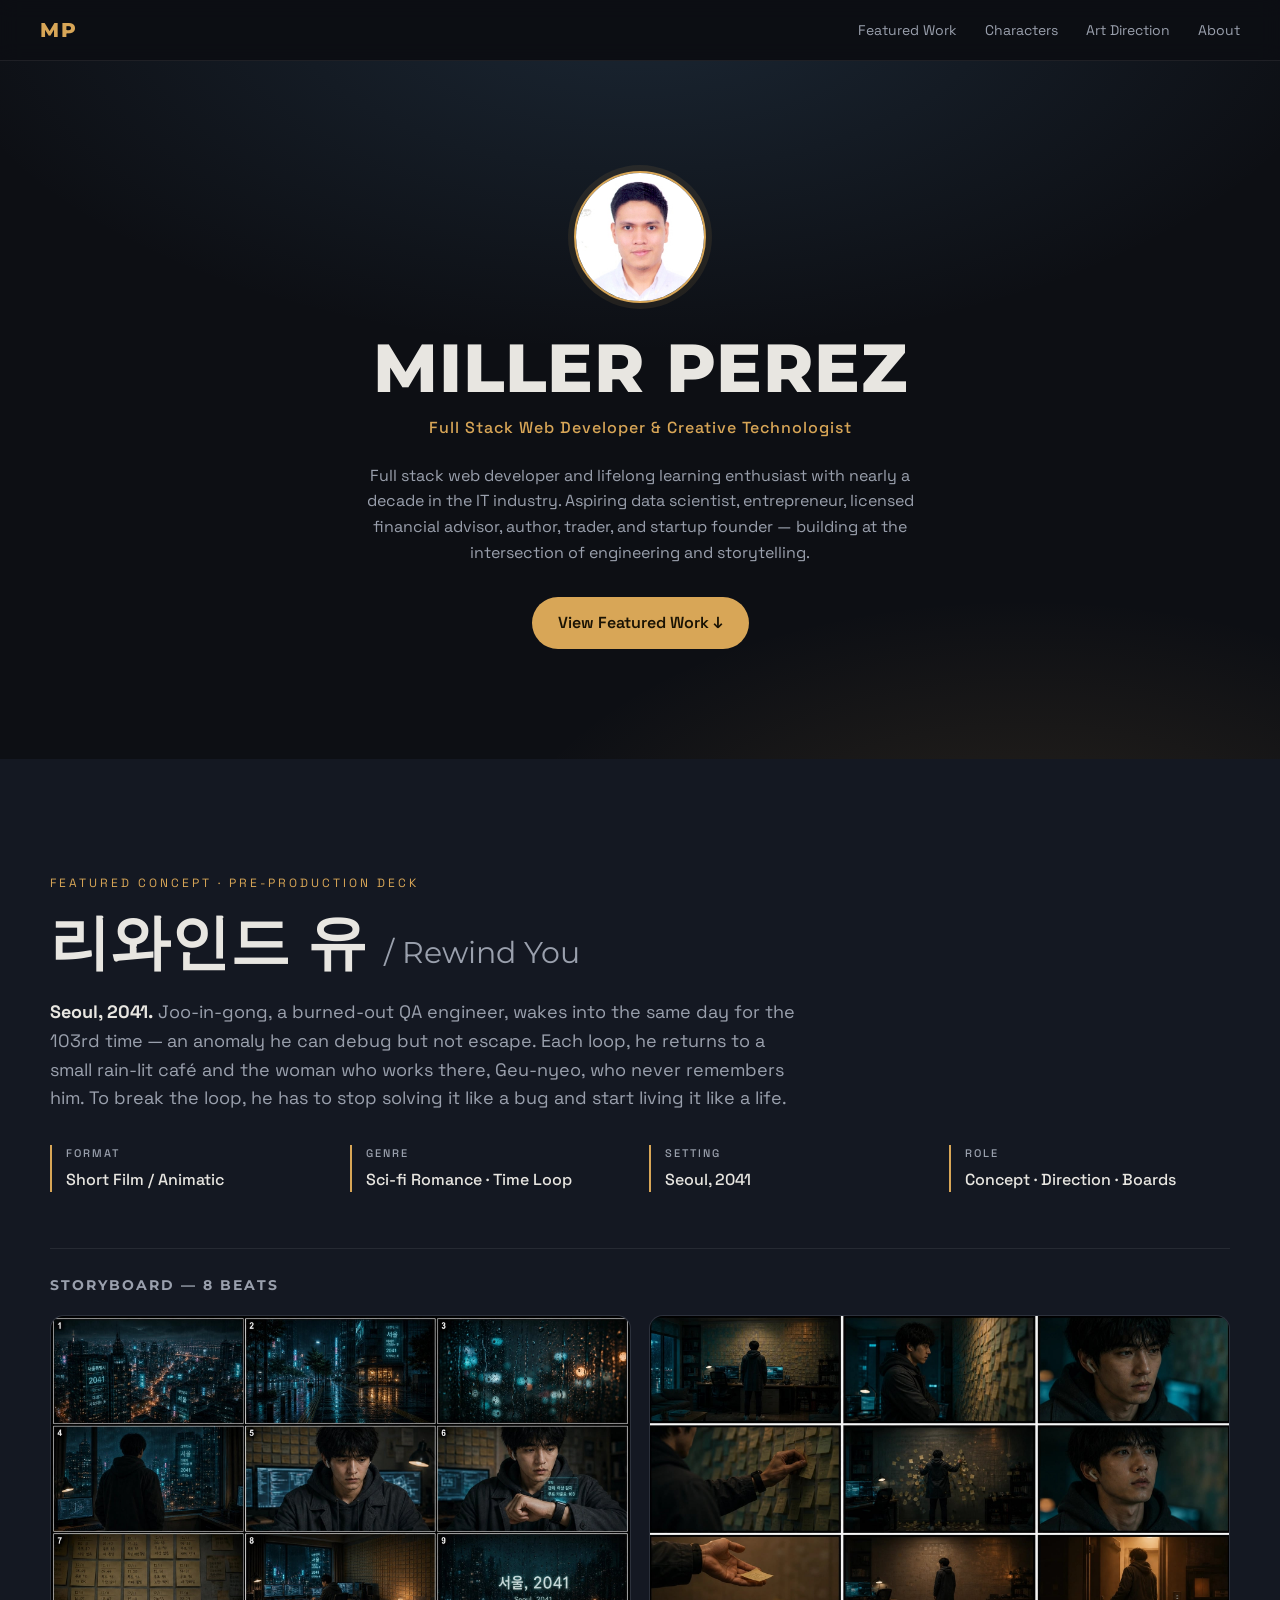
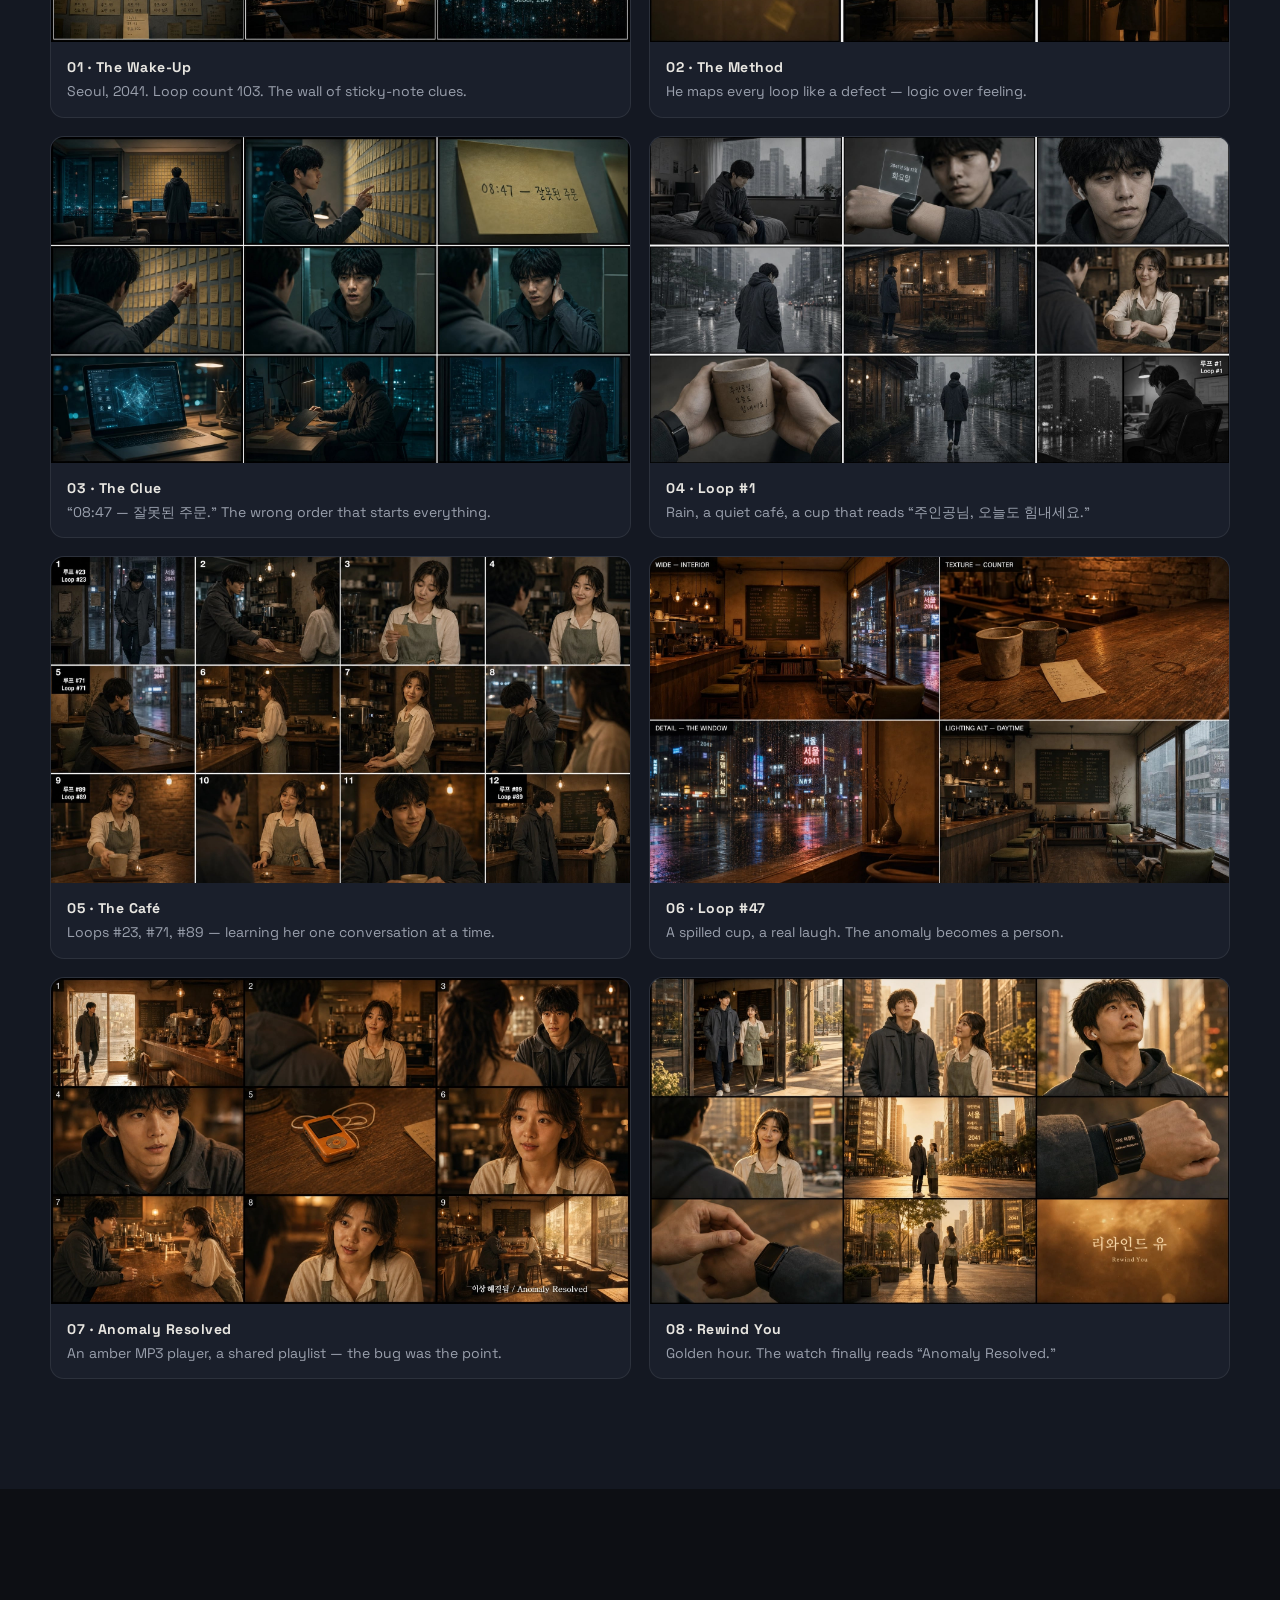
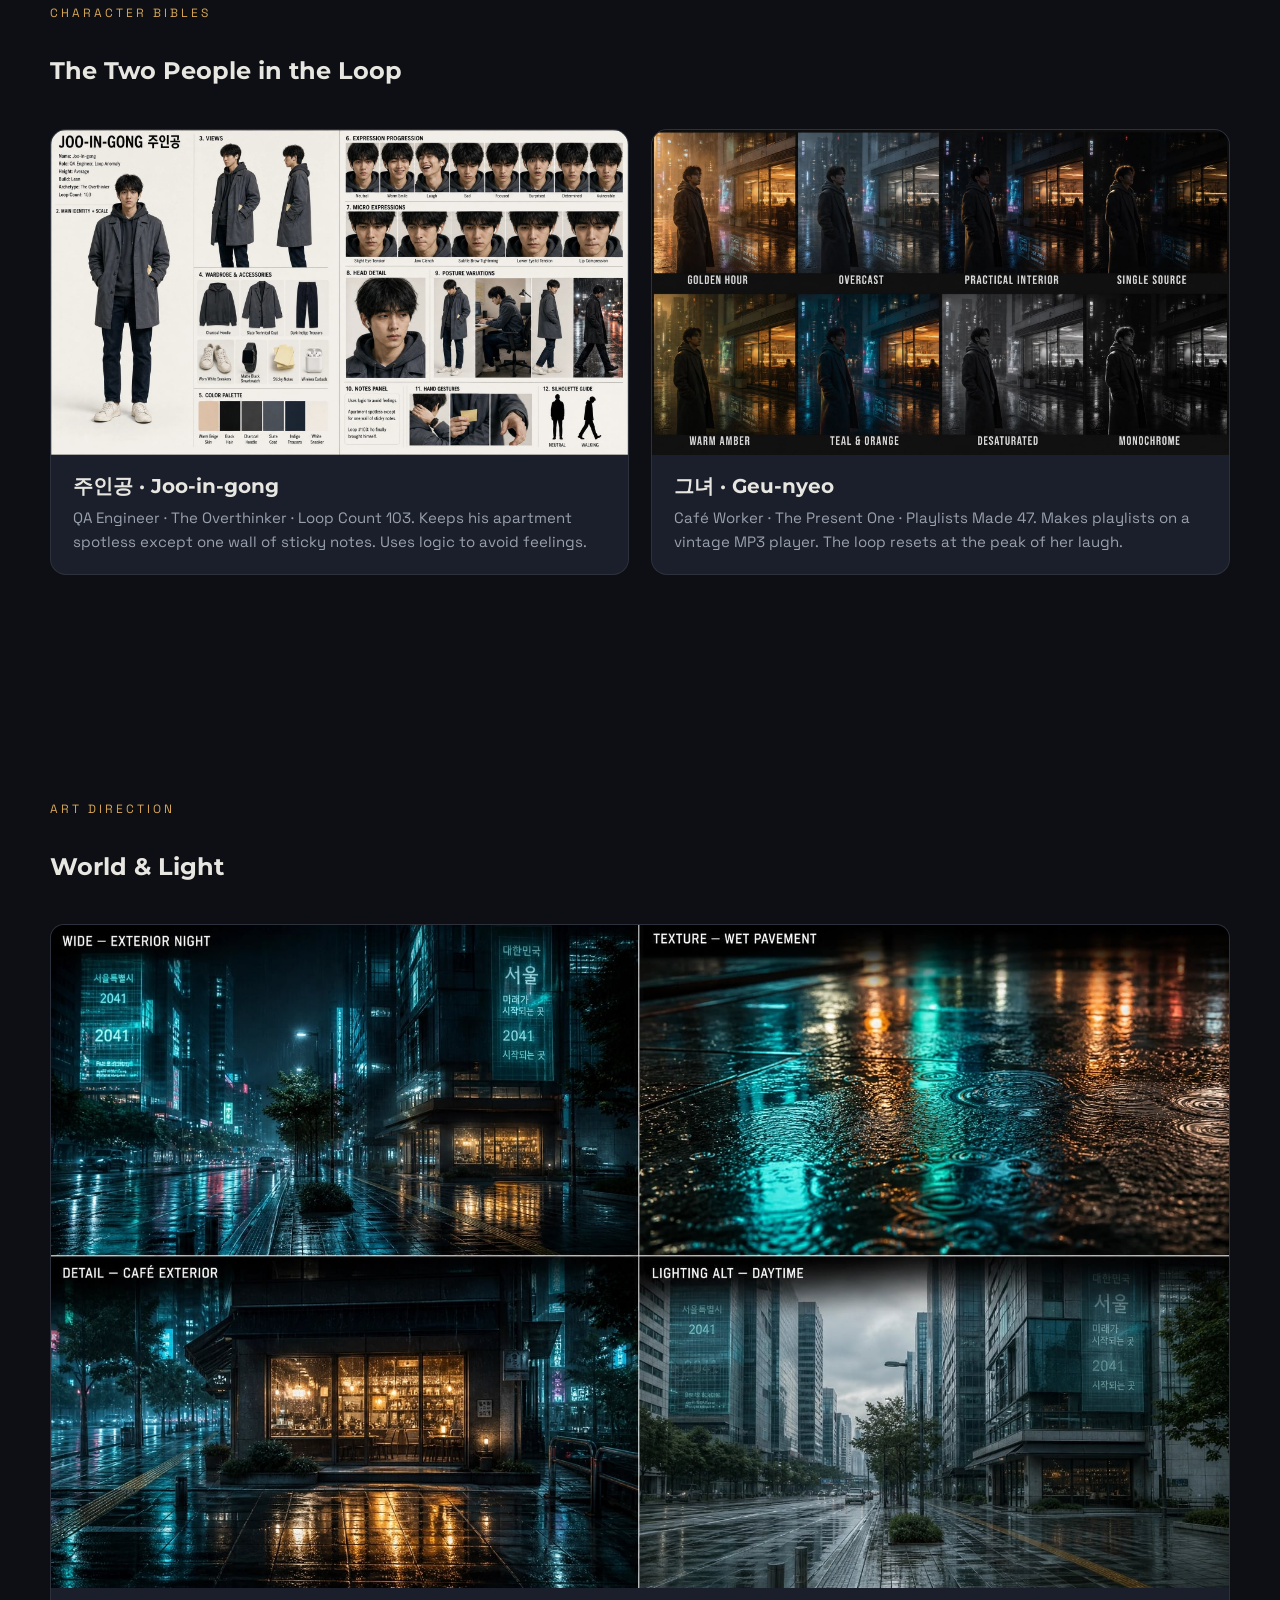
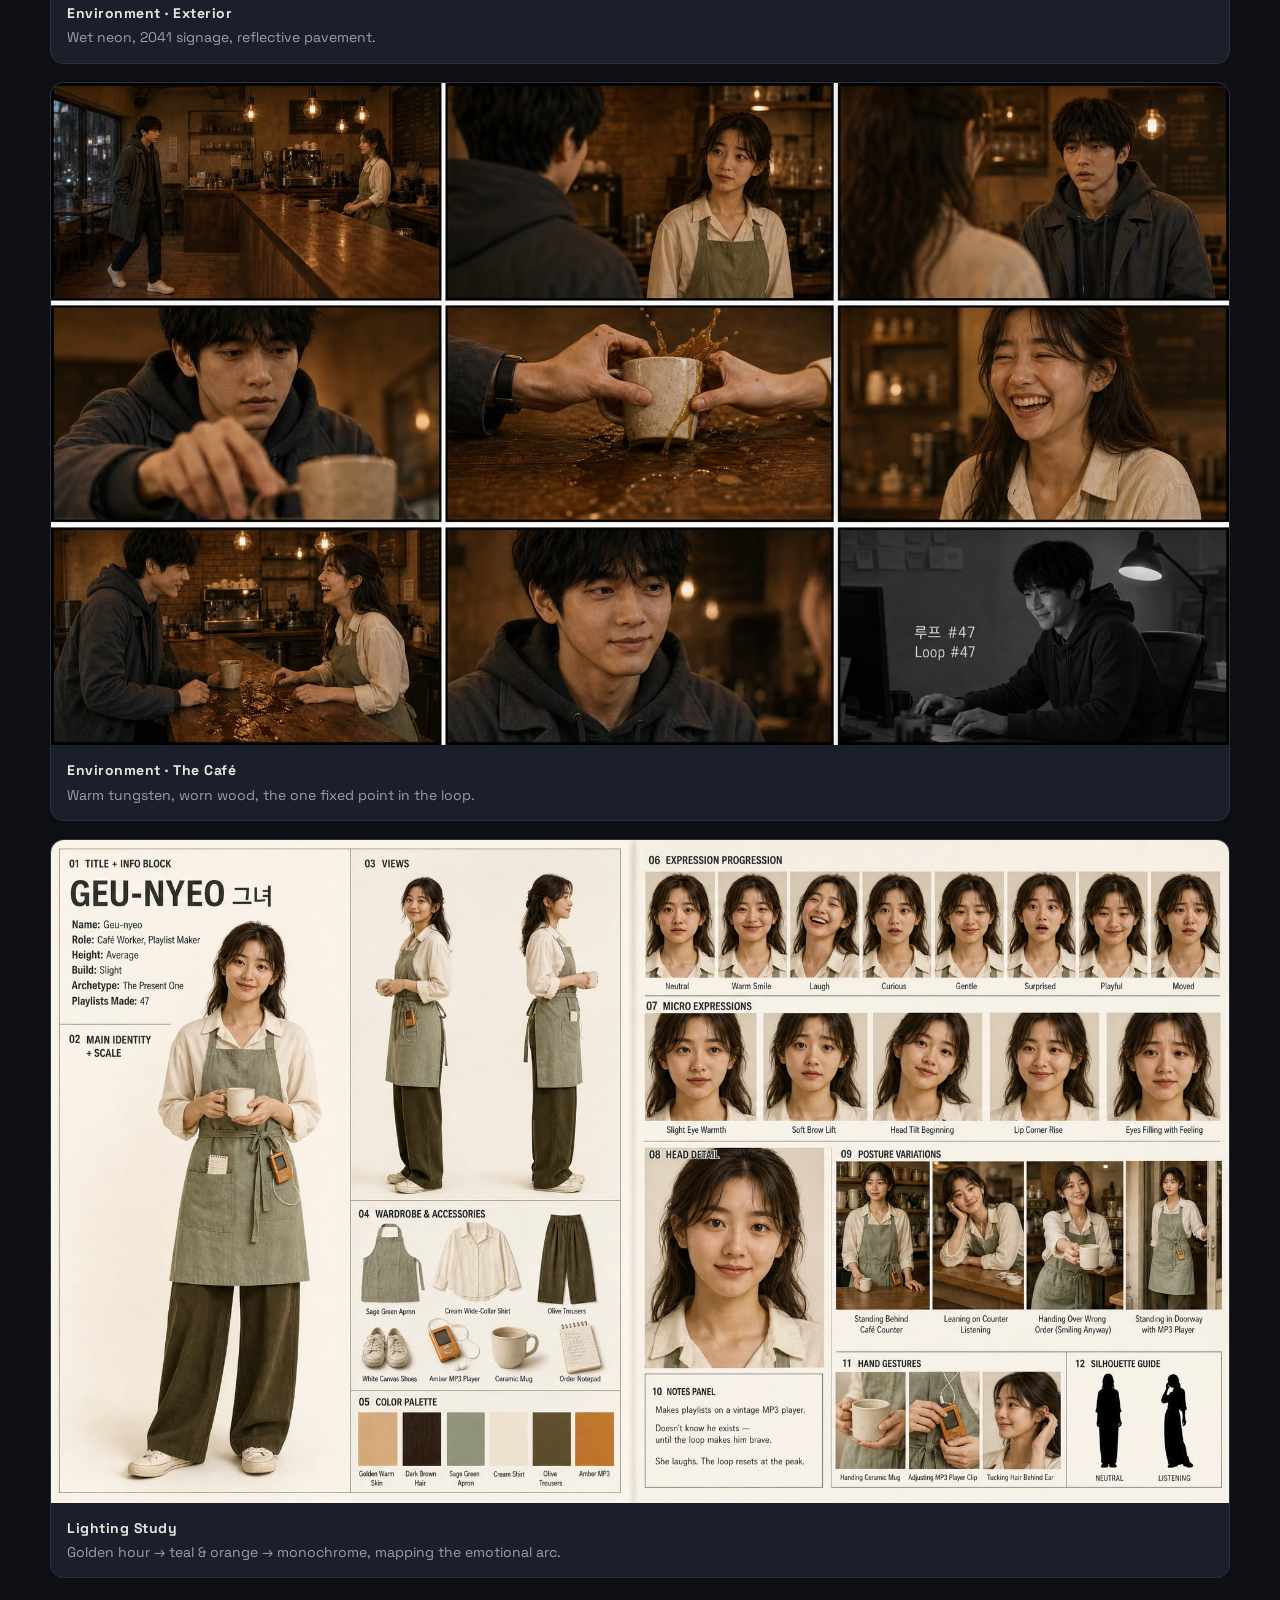
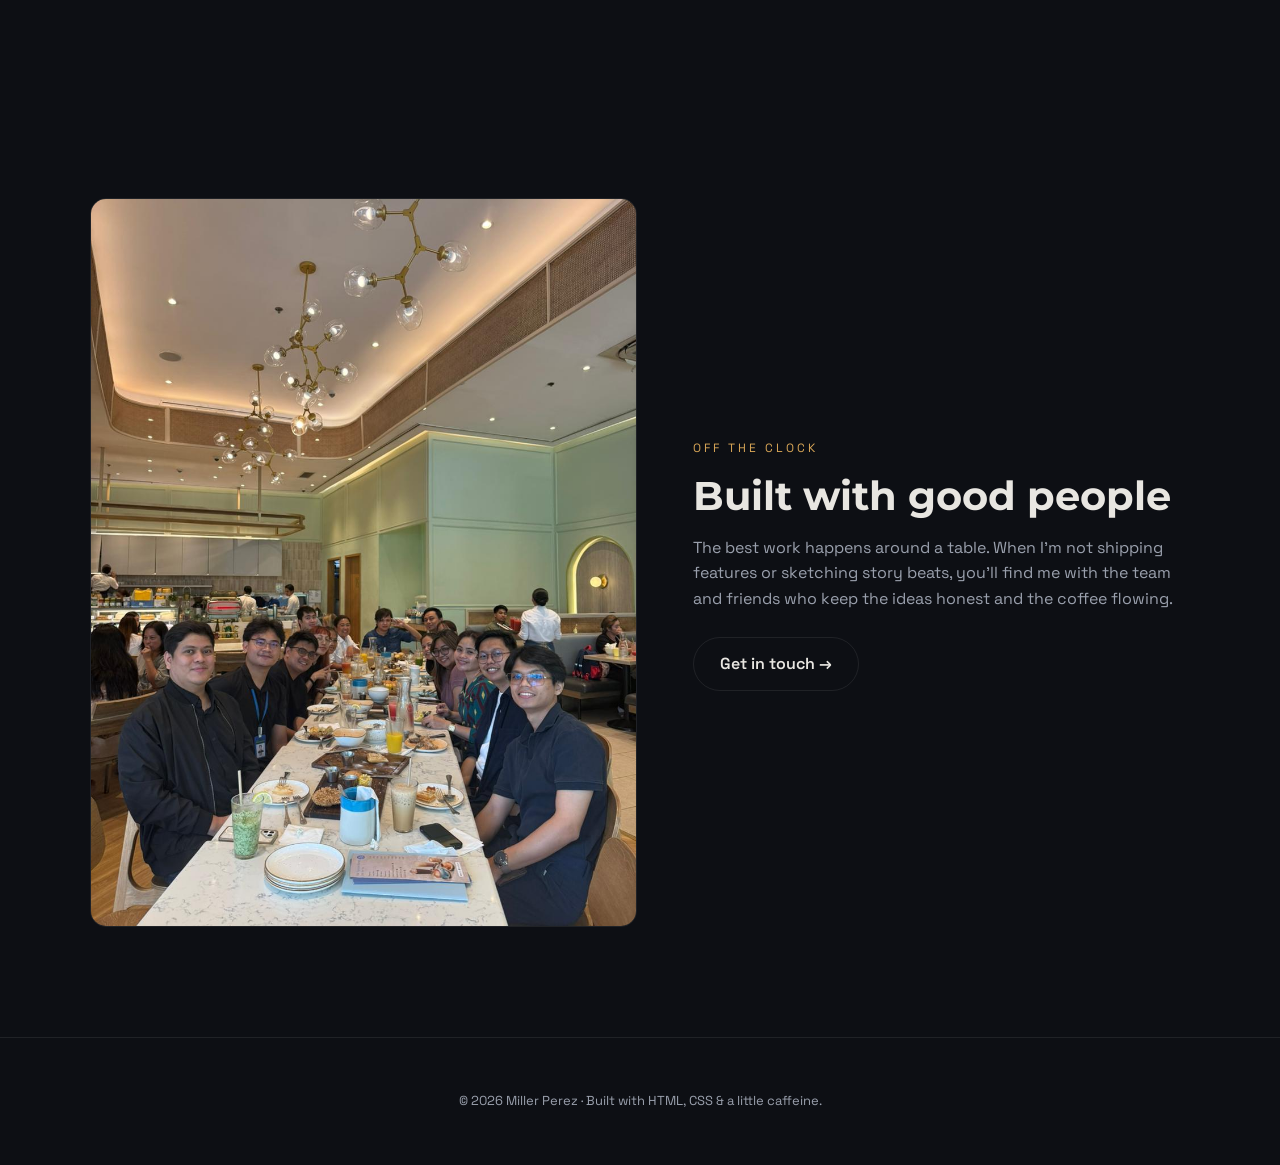
==== index.html @ c371cc81 "Rebuild portfolio with 'Rewind You' cinematic showcase - Add responsive multi-section layout (hero, " ====
<!DOCTYPE html>
<html lang="en">
<head>
	<meta charset="UTF-8">
	<meta name="viewport" content="width=device-width, initial-scale=1.0">
	<title>Miller Perez — Developer &amp; Creative Portfolio</title>
	<meta name="description" content="Portfolio of Miller Perez, full stack web developer. Featuring 'Rewind You', a cinematic time-loop concept set in Seoul, 2041.">
	<link rel="stylesheet" href="assets/styles/style.css">
	<link rel="preconnect" href="https://fonts.googleapis.com">
	<link rel="preconnect" href="https://fonts.gstatic.com" crossorigin>
	<link href="https://fonts.googleapis.com/css2?family=Montserrat:wght@400;600;800&family=Space+Grotesk:wght@400;500;700&display=swap" rel="stylesheet">
</head>
<body>
	<!-- ===== Navigation ===== -->
	<header class="nav">
		<a class="nav__brand" href="#top">MP</a>
		<nav class="nav__links">
			<a href="#project">Featured Work</a>
			<a href="#characters">Characters</a>
			<a href="#art">Art Direction</a>
			<a href="#about">About</a>
		</nav>
	</header>

	<!-- ===== Hero ===== -->
	<section id="top" class="hero">
		<div class="hero__inner">
			<img src="assets/images/Perez aya John pix.jpg" class="hero__avatar" alt="Portrait of Miller Perez">
			<h1 class="hero__name">MILLER PEREZ</h1>
			<p class="hero__role">Full Stack Web Developer &amp; Creative Technologist</p>
			<p class="hero__bio">
				Full stack web developer and lifelong learning enthusiast with nearly a decade
				in the IT industry. Aspiring data scientist, entrepreneur, licensed financial
				advisor, author, trader, and startup founder — building at the intersection of
				engineering and storytelling.
			</p>
			<a class="btn" href="#project">View Featured Work ↓</a>
		</div>
	</section>

	<!-- ===== Featured Project: Rewind You ===== -->
	<section id="project" class="project">
		<div class="section-head">
			<span class="eyebrow">Featured Concept · Pre-Production Deck</span>
			<h2 class="project__title">리와인드 유 <span>/ Rewind You</span></h2>
			<p class="project__logline">
				<strong>Seoul, 2041.</strong> Joo-in-gong, a burned-out QA engineer, wakes into
				the same day for the 103rd time — an anomaly he can debug but not escape. Each loop,
				he returns to a small rain-lit café and the woman who works there, Geu-nyeo, who
				never remembers him. To break the loop, he has to stop solving it like a bug and
				start living it like a life.
			</p>
			<ul class="project__meta">
				<li><span>Format</span>Short Film / Animatic</li>
				<li><span>Genre</span>Sci-fi Romance · Time Loop</li>
				<li><span>Setting</span>Seoul, 2041</li>
				<li><span>Role</span>Concept · Direction · Boards</li>
			</ul>
		</div>

		<!-- Storyboard sequence -->
		<h3 class="subhead">Storyboard — 8 Beats</h3>
		<div class="board-grid" id="storyboard">
			<figure class="board" data-full="assets/images/seq-01-seoul-2041.jpg">
				<img src="assets/images/seq-01-seoul-2041.jpg" alt="Beat 1 — Seoul 2041, the wall of clues" loading="lazy">
				<figcaption><b>01 · The Wake-Up</b>Seoul, 2041. Loop count 103. The wall of sticky-note clues.</figcaption>
			</figure>
			<figure class="board" data-full="assets/images/seq-02-the-wall.jpg">
				<img src="assets/images/seq-02-the-wall.jpg" alt="Beat 2 — pinning notes on the wall" loading="lazy">
				<figcaption><b>02 · The Method</b>He maps every loop like a defect — logic over feeling.</figcaption>
			</figure>
			<figure class="board" data-full="assets/images/seq-03-the-clue.jpg">
				<img src="assets/images/seq-03-the-clue.jpg" alt="Beat 3 — 08:47, the wrong order clue" loading="lazy">
				<figcaption><b>03 · The Clue</b>“08:47 — 잘못된 주문.” The wrong order that starts everything.</figcaption>
			</figure>
			<figure class="board" data-full="assets/images/seq-04-loop-01.jpg">
				<img src="assets/images/seq-04-loop-01.jpg" alt="Beat 4 — Loop 1, finding the café" loading="lazy">
				<figcaption><b>04 · Loop #1</b>Rain, a quiet café, a cup that reads “주인공님, 오늘도 힘내세요.”</figcaption>
			</figure>
			<figure class="board" data-full="assets/images/seq-05-the-cafe.jpg">
				<img src="assets/images/seq-05-the-cafe.jpg" alt="Beat 5 — getting to know Geu-nyeo across loops" loading="lazy">
				<figcaption><b>05 · The Café</b>Loops #23, #71, #89 — learning her one conversation at a time.</figcaption>
			</figure>
			<figure class="board" data-full="assets/images/seq-06-loop-47.jpg">
				<img src="assets/images/seq-06-loop-47.jpg" alt="Beat 6 — Loop 47, the spilled coffee" loading="lazy">
				<figcaption><b>06 · Loop #47</b>A spilled cup, a real laugh. The anomaly becomes a person.</figcaption>
			</figure>
			<figure class="board" data-full="assets/images/seq-07-anomaly-resolved.jpg">
				<img src="assets/images/seq-07-anomaly-resolved.jpg" alt="Beat 7 — anomaly resolved" loading="lazy">
				<figcaption><b>07 · Anomaly Resolved</b>An amber MP3 player, a shared playlist — the bug was the point.</figcaption>
			</figure>
			<figure class="board" data-full="assets/images/seq-08-rewind-you.jpg">
				<img src="assets/images/seq-08-rewind-you.jpg" alt="Beat 8 — golden hour finale, Rewind You" loading="lazy">
				<figcaption><b>08 · Rewind You</b>Golden hour. The watch finally reads “Anomaly Resolved.”</figcaption>
			</figure>
		</div>
	</section>

	<!-- ===== Characters ===== -->
	<section id="characters" class="characters">
		<div class="section-head">
			<span class="eyebrow">Character Bibles</span>
			<h2>The Two People in the Loop</h2>
		</div>
		<div class="char-grid">
			<figure class="char" data-full="assets/images/char-joo-in-gong.jpg">
				<img src="assets/images/char-joo-in-gong.jpg" alt="Character sheet for Joo-in-gong" loading="lazy">
				<figcaption>
					<h3>주인공 · Joo-in-gong</h3>
					<p>QA Engineer · The Overthinker · Loop Count 103. Keeps his apartment
					spotless except one wall of sticky notes. Uses logic to avoid feelings.</p>
				</figcaption>
			</figure>
			<figure class="char" data-full="assets/images/char-geu-nyeo.jpg">
				<img src="assets/images/char-geu-nyeo.jpg" alt="Character sheet for Geu-nyeo" loading="lazy">
				<figcaption>
					<h3>그녀 · Geu-nyeo</h3>
					<p>Café Worker · The Present One · Playlists Made 47. Makes playlists on a
					vintage MP3 player. The loop resets at the peak of her laugh.</p>
				</figcaption>
			</figure>
		</div>
	</section>

	<!-- ===== Art Direction ===== -->
	<section id="art" class="art">
		<div class="section-head">
			<span class="eyebrow">Art Direction</span>
			<h2>World &amp; Light</h2>
		</div>
		<div class="art-grid">
			<figure class="board wide" data-full="assets/images/env-city-night.jpg">
				<img src="assets/images/env-city-night.jpg" alt="Environment plates — rain-lit Seoul exteriors" loading="lazy">
				<figcaption><b>Environment · Exterior</b>Wet neon, 2041 signage, reflective pavement.</figcaption>
			</figure>
			<figure class="board wide" data-full="assets/images/env-cafe-interior.jpg">
				<img src="assets/images/env-cafe-interior.jpg" alt="Environment plates — café interior" loading="lazy">
				<figcaption><b>Environment · The Café</b>Warm tungsten, worn wood, the one fixed point in the loop.</figcaption>
			</figure>
			<figure class="board wide" data-full="assets/images/lighting-study.jpg">
				<img src="assets/images/lighting-study.jpg" alt="Lighting study across moods" loading="lazy">
				<figcaption><b>Lighting Study</b>Golden hour → teal &amp; orange → monochrome, mapping the emotional arc.</figcaption>
			</figure>
		</div>
	</section>

	<!-- ===== About / Team ===== -->
	<section id="about" class="about">
		<div class="about__media">
			<img src="assets/images/team-photo.jpg" alt="Miller Perez with team and friends" loading="lazy">
		</div>
		<div class="about__text">
			<span class="eyebrow">Off the clock</span>
			<h2>Built with good people</h2>
			<p>
				The best work happens around a table. When I'm not shipping features or sketching
				story beats, you'll find me with the team and friends who keep the ideas honest and
				the coffee flowing.
			</p>
			<a class="btn btn--ghost" href="mailto:pjomill@gmail.com">Get in touch →</a>
		</div>
	</section>

	<footer class="footer">
		<p>© <span id="year"></span> Miller Perez · Built with HTML, CSS &amp; a little caffeine.</p>
	</footer>

	<!-- ===== Lightbox ===== -->
	<div class="lightbox" id="lightbox" aria-hidden="true">
		<button class="lightbox__close" aria-label="Close">×</button>
		<img class="lightbox__img" src="" alt="">
	</div>

	<script src="assets/scripts/main.js"></script>
</body>
</html>
---- assets/styles/style.css ----
:root {
	--bg: #0d0f14;
	--bg-soft: #141822;
	--panel: #1a1f2b;
	--text: #e8e6e1;
	--muted: #9aa0ad;
	--accent: #d8a657;     /* warm amber — the MP3 player / golden hour */
	--accent-2: #5a93c4;   /* cool neon blue — Seoul night */
	--line: rgba(255, 255, 255, 0.08);
	--max: 1180px;
}

* { box-sizing: border-box; }

html { scroll-behavior: smooth; }

body {
	margin: 0;
	background: var(--bg);
	color: var(--text);
	font-family: 'Space Grotesk', system-ui, sans-serif;
	line-height: 1.6;
	-webkit-font-smoothing: antialiased;
}

img { display: block; max-width: 100%; }

h1, h2, h3 { font-family: 'Montserrat', sans-serif; line-height: 1.15; }

a { color: inherit; }

/* ===== Navigation ===== */
.nav {
	position: sticky;
	top: 0;
	z-index: 50;
	display: flex;
	align-items: center;
	justify-content: space-between;
	padding: 14px clamp(16px, 4vw, 40px);
	background: rgba(13, 15, 20, 0.72);
	backdrop-filter: blur(10px);
	border-bottom: 1px solid var(--line);
}
.nav__brand {
	font-family: 'Montserrat', sans-serif;
	font-weight: 800;
	letter-spacing: 2px;
	text-decoration: none;
	color: var(--accent);
	font-size: 20px;
}
.nav__links { display: flex; gap: clamp(12px, 2.5vw, 28px); }
.nav__links a {
	text-decoration: none;
	color: var(--muted);
	font-size: 14px;
	transition: color .2s;
}
.nav__links a:hover { color: var(--text); }

/* ===== Layout helpers ===== */
section { padding: clamp(56px, 9vw, 110px) clamp(16px, 4vw, 40px); }
.section-head { max-width: var(--max); margin: 0 auto 44px; }
.eyebrow {
	display: inline-block;
	text-transform: uppercase;
	letter-spacing: 3px;
	font-size: 12px;
	color: var(--accent);
	margin-bottom: 14px;
}
.subhead {
	max-width: var(--max);
	margin: 56px auto 22px;
	font-size: 14px;
	letter-spacing: 2px;
	text-transform: uppercase;
	color: var(--muted);
	border-top: 1px solid var(--line);
	padding-top: 28px;
}

/* ===== Hero ===== */
.hero {
	position: relative;
	text-align: center;
	background:
		radial-gradient(1200px 600px at 50% -10%, rgba(90, 147, 196, 0.18), transparent 60%),
		radial-gradient(900px 500px at 80% 120%, rgba(216, 166, 87, 0.14), transparent 60%),
		var(--bg);
}
.hero__inner { max-width: 720px; margin: 0 auto; }
.hero__avatar {
	width: 132px; height: 132px;
	border-radius: 50%;
	object-fit: cover;
	margin: 0 auto 26px;
	border: 2px solid var(--accent);
	box-shadow: 0 0 0 6px rgba(216, 166, 87, 0.1);
}
.hero__name {
	font-size: clamp(38px, 7vw, 68px);
	font-weight: 800;
	letter-spacing: 1px;
	margin: 0 0 8px;
}
.hero__role {
	color: var(--accent);
	font-weight: 500;
	letter-spacing: 1px;
	margin: 0 0 22px;
}
.hero__bio { color: var(--muted); margin: 0 auto 32px; max-width: 600px; }

.btn {
	display: inline-block;
	text-decoration: none;
	background: var(--accent);
	color: #1a1304;
	font-weight: 600;
	padding: 13px 26px;
	border-radius: 999px;
	transition: transform .2s, box-shadow .2s;
}
.btn:hover { transform: translateY(-2px); box-shadow: 0 10px 30px rgba(216, 166, 87, 0.25); }
.btn--ghost {
	background: transparent;
	color: var(--text);
	border: 1px solid var(--line);
}
.btn--ghost:hover { box-shadow: none; border-color: var(--accent); }

/* ===== Featured project ===== */
.project { background: var(--bg-soft); }
.project__title {
	font-size: clamp(34px, 6vw, 60px);
	margin: 0 0 22px;
}
.project__title span { color: var(--muted); font-weight: 400; font-size: 0.5em; }
.project__logline { color: var(--muted); max-width: 760px; font-size: 18px; }
.project__logline strong { color: var(--text); }
.project__meta {
	list-style: none;
	display: grid;
	grid-template-columns: repeat(auto-fit, minmax(160px, 1fr));
	gap: 18px;
	padding: 0;
	margin: 32px 0 0;
}
.project__meta li {
	border-left: 2px solid var(--accent);
	padding-left: 14px;
	font-weight: 500;
}
.project__meta span {
	display: block;
	text-transform: uppercase;
	letter-spacing: 2px;
	font-size: 11px;
	color: var(--muted);
	margin-bottom: 4px;
}

/* ===== Boards / gallery ===== */
.board-grid, .art-grid {
	max-width: var(--max);
	margin: 0 auto;
	display: grid;
	gap: 18px;
	grid-template-columns: repeat(2, 1fr);
}
.art-grid { grid-template-columns: 1fr; }

.board {
	margin: 0;
	background: var(--panel);
	border: 1px solid var(--line);
	border-radius: 14px;
	overflow: hidden;
	cursor: zoom-in;
	transition: transform .25s, border-color .25s;
}
.board:hover { transform: translateY(-4px); border-color: var(--accent); }
.board img { width: 100%; aspect-ratio: 16 / 9; object-fit: cover; }
.board figcaption {
	padding: 14px 16px;
	font-size: 14px;
	color: var(--muted);
}
.board figcaption b { display: block; color: var(--text); margin-bottom: 2px; letter-spacing: .5px; }

/* ===== Characters ===== */
.char-grid {
	max-width: var(--max);
	margin: 0 auto;
	display: grid;
	gap: 22px;
	grid-template-columns: 1fr 1fr;
}
.char {
	margin: 0;
	background: var(--panel);
	border: 1px solid var(--line);
	border-radius: 16px;
	overflow: hidden;
	cursor: zoom-in;
	transition: transform .25s, border-color .25s;
}
.char:hover { transform: translateY(-4px); border-color: var(--accent-2); }
.char img { width: 100%; }
.char figcaption { padding: 20px 22px; }
.char figcaption h3 { margin: 0 0 8px; font-size: 20px; }
.char figcaption p { margin: 0; color: var(--muted); font-size: 15px; }

/* ===== About / team ===== */
.about {
	max-width: var(--max);
	margin: 0 auto;
	display: grid;
	grid-template-columns: 1.1fr 1fr;
	gap: clamp(24px, 5vw, 56px);
	align-items: center;
}
.about__media img {
	width: 100%;
	border-radius: 16px;
	border: 1px solid var(--line);
}
.about__text h2 { font-size: clamp(28px, 4vw, 40px); margin: 0 0 16px; }
.about__text p { color: var(--muted); margin: 0 0 26px; }

/* ===== Footer ===== */
.footer {
	text-align: center;
	padding: 40px 20px;
	color: var(--muted);
	font-size: 13px;
	border-top: 1px solid var(--line);
}

/* ===== Lightbox ===== */
.lightbox {
	position: fixed;
	inset: 0;
	z-index: 100;
	display: none;
	align-items: center;
	justify-content: center;
	background: rgba(5, 6, 9, 0.92);
	padding: 24px;
	cursor: zoom-out;
}
.lightbox.open { display: flex; }
.lightbox__img {
	max-width: 96vw;
	max-height: 90vh;
	border-radius: 8px;
	box-shadow: 0 20px 60px rgba(0, 0, 0, 0.6);
}
.lightbox__close {
	position: absolute;
	top: 18px; right: 24px;
	background: none;
	border: none;
	color: #fff;
	font-size: 40px;
	line-height: 1;
	cursor: pointer;
}

/* ===== Responsive ===== */
@media (max-width: 760px) {
	.nav__links { display: none; }
	.board-grid { grid-template-columns: 1fr; }
	.char-grid { grid-template-columns: 1fr; }
	.about { grid-template-columns: 1fr; }
}
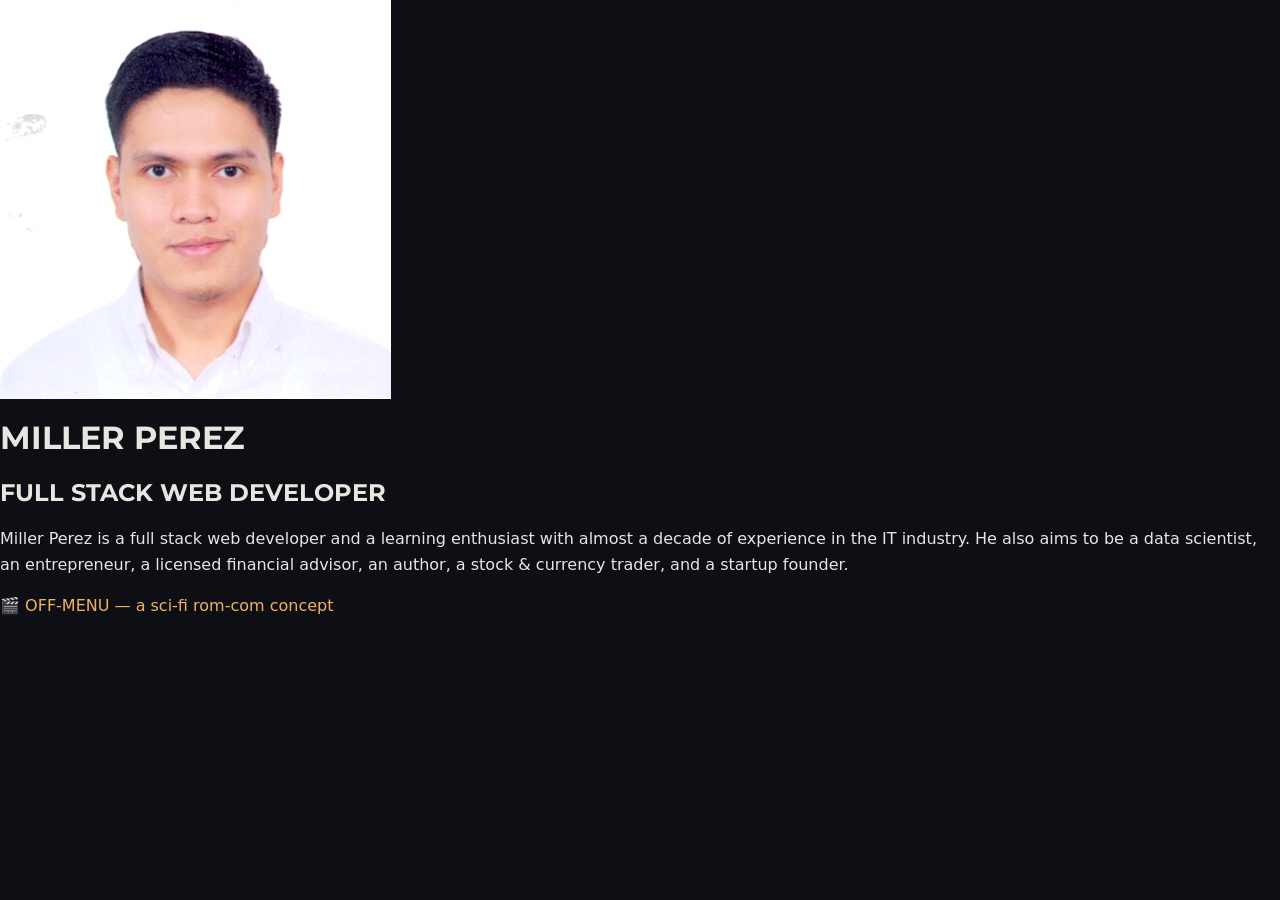
==== commit 42d33c12: "Add OFF-MENU pitch deck and film page linked from portfolio Co-Authored-By: Claude Opus 4.8 (1M cont" ====
--- a/index.html
+++ b/index.html
@@ -1,176 +1,20 @@
-<!DOCTYPE html>
-<html lang="en">
-<head>
-	<meta charset="UTF-8">
-	<meta name="viewport" content="width=device-width, initial-scale=1.0">
-	<title>Miller Perez — Developer &amp; Creative Portfolio</title>
-	<meta name="description" content="Portfolio of Miller Perez, full stack web developer. Featuring 'Rewind You', a cinematic time-loop concept set in Seoul, 2041.">
-	<link rel="stylesheet" href="assets/styles/style.css">
-	<link rel="preconnect" href="https://fonts.googleapis.com">
-	<link rel="preconnect" href="https://fonts.gstatic.com" crossorigin>
-	<link href="https://fonts.googleapis.com/css2?family=Montserrat:wght@400;600;800&family=Space+Grotesk:wght@400;500;700&display=swap" rel="stylesheet">
-</head>
-<body>
-	<!-- ===== Navigation ===== -->
-	<header class="nav">
-		<a class="nav__brand" href="#top">MP</a>
-		<nav class="nav__links">
-			<a href="#project">Featured Work</a>
-			<a href="#characters">Characters</a>
-			<a href="#art">Art Direction</a>
-			<a href="#about">About</a>
-		</nav>
-	</header>
+	<!DOCTYPE html>
+	<html>
+	<head>
+		<title>Developer Portfolio - Miller Perez</title>
+		<link rel="stylesheet" href="assets/styles/style.css">
+		<link href="https://fonts.googleapis.com/css?family=Montserrat" rel="stylesheet">
+	</head>
+	<body>
+		<div class="container">
+			<img src="assets/images/Perez aya John pix.jpg" class="me">
+			<h1>MILLER PEREZ</h1>
+			<h2>FULL  STACK  WEB  DEVELOPER</h2>
 
-	<!-- ===== Hero ===== -->
-	<section id="top" class="hero">
-		<div class="hero__inner">
-			<img src="assets/images/Perez aya John pix.jpg" class="hero__avatar" alt="Portrait of Miller Perez">
-			<h1 class="hero__name">MILLER PEREZ</h1>
-			<p class="hero__role">Full Stack Web Developer &amp; Creative Technologist</p>
-			<p class="hero__bio">
-				Full stack web developer and lifelong learning enthusiast with nearly a decade
-				in the IT industry. Aspiring data scientist, entrepreneur, licensed financial
-				advisor, author, trader, and startup founder — building at the intersection of
-				engineering and storytelling.
-			</p>
-			<a class="btn" href="#project">View Featured Work ↓</a>
 		</div>
-	</section>
-
-	<!-- ===== Featured Project: Rewind You ===== -->
-	<section id="project" class="project">
-		<div class="section-head">
-			<span class="eyebrow">Featured Concept · Pre-Production Deck</span>
-			<h2 class="project__title">리와인드 유 <span>/ Rewind You</span></h2>
-			<p class="project__logline">
-				<strong>Seoul, 2041.</strong> Joo-in-gong, a burned-out QA engineer, wakes into
-				the same day for the 103rd time — an anomaly he can debug but not escape. Each loop,
-				he returns to a small rain-lit café and the woman who works there, Geu-nyeo, who
-				never remembers him. To break the loop, he has to stop solving it like a bug and
-				start living it like a life.
-			</p>
-			<ul class="project__meta">
-				<li><span>Format</span>Short Film / Animatic</li>
-				<li><span>Genre</span>Sci-fi Romance · Time Loop</li>
-				<li><span>Setting</span>Seoul, 2041</li>
-				<li><span>Role</span>Concept · Direction · Boards</li>
-			</ul>
-		</div>
-
-		<!-- Storyboard sequence -->
-		<h3 class="subhead">Storyboard — 8 Beats</h3>
-		<div class="board-grid" id="storyboard">
-			<figure class="board" data-full="assets/images/seq-01-seoul-2041.jpg">
-				<img src="assets/images/seq-01-seoul-2041.jpg" alt="Beat 1 — Seoul 2041, the wall of clues" loading="lazy">
-				<figcaption><b>01 · The Wake-Up</b>Seoul, 2041. Loop count 103. The wall of sticky-note clues.</figcaption>
-			</figure>
-			<figure class="board" data-full="assets/images/seq-02-the-wall.jpg">
-				<img src="assets/images/seq-02-the-wall.jpg" alt="Beat 2 — pinning notes on the wall" loading="lazy">
-				<figcaption><b>02 · The Method</b>He maps every loop like a defect — logic over feeling.</figcaption>
-			</figure>
-			<figure class="board" data-full="assets/images/seq-03-the-clue.jpg">
-				<img src="assets/images/seq-03-the-clue.jpg" alt="Beat 3 — 08:47, the wrong order clue" loading="lazy">
-				<figcaption><b>03 · The Clue</b>“08:47 — 잘못된 주문.” The wrong order that starts everything.</figcaption>
-			</figure>
-			<figure class="board" data-full="assets/images/seq-04-loop-01.jpg">
-				<img src="assets/images/seq-04-loop-01.jpg" alt="Beat 4 — Loop 1, finding the café" loading="lazy">
-				<figcaption><b>04 · Loop #1</b>Rain, a quiet café, a cup that reads “주인공님, 오늘도 힘내세요.”</figcaption>
-			</figure>
-			<figure class="board" data-full="assets/images/seq-05-the-cafe.jpg">
-				<img src="assets/images/seq-05-the-cafe.jpg" alt="Beat 5 — getting to know Geu-nyeo across loops" loading="lazy">
-				<figcaption><b>05 · The Café</b>Loops #23, #71, #89 — learning her one conversation at a time.</figcaption>
-			</figure>
-			<figure class="board" data-full="assets/images/seq-06-loop-47.jpg">
-				<img src="assets/images/seq-06-loop-47.jpg" alt="Beat 6 — Loop 47, the spilled coffee" loading="lazy">
-				<figcaption><b>06 · Loop #47</b>A spilled cup, a real laugh. The anomaly becomes a person.</figcaption>
-			</figure>
-			<figure class="board" data-full="assets/images/seq-07-anomaly-resolved.jpg">
-				<img src="assets/images/seq-07-anomaly-resolved.jpg" alt="Beat 7 — anomaly resolved" loading="lazy">
-				<figcaption><b>07 · Anomaly Resolved</b>An amber MP3 player, a shared playlist — the bug was the point.</figcaption>
-			</figure>
-			<figure class="board" data-full="assets/images/seq-08-rewind-you.jpg">
-				<img src="assets/images/seq-08-rewind-you.jpg" alt="Beat 8 — golden hour finale, Rewind You" loading="lazy">
-				<figcaption><b>08 · Rewind You</b>Golden hour. The watch finally reads “Anomaly Resolved.”</figcaption>
-			</figure>
-		</div>
-	</section>
-
-	<!-- ===== Characters ===== -->
-	<section id="characters" class="characters">
-		<div class="section-head">
-			<span class="eyebrow">Character Bibles</span>
-			<h2>The Two People in the Loop</h2>
-		</div>
-		<div class="char-grid">
-			<figure class="char" data-full="assets/images/char-joo-in-gong.jpg">
-				<img src="assets/images/char-joo-in-gong.jpg" alt="Character sheet for Joo-in-gong" loading="lazy">
-				<figcaption>
-					<h3>주인공 · Joo-in-gong</h3>
-					<p>QA Engineer · The Overthinker · Loop Count 103. Keeps his apartment
-					spotless except one wall of sticky notes. Uses logic to avoid feelings.</p>
-				</figcaption>
-			</figure>
-			<figure class="char" data-full="assets/images/char-geu-nyeo.jpg">
-				<img src="assets/images/char-geu-nyeo.jpg" alt="Character sheet for Geu-nyeo" loading="lazy">
-				<figcaption>
-					<h3>그녀 · Geu-nyeo</h3>
-					<p>Café Worker · The Present One · Playlists Made 47. Makes playlists on a
-					vintage MP3 player. The loop resets at the peak of her laugh.</p>
-				</figcaption>
-			</figure>
-		</div>
-	</section>
-
-	<!-- ===== Art Direction ===== -->
-	<section id="art" class="art">
-		<div class="section-head">
-			<span class="eyebrow">Art Direction</span>
-			<h2>World &amp; Light</h2>
-		</div>
-		<div class="art-grid">
-			<figure class="board wide" data-full="assets/images/env-city-night.jpg">
-				<img src="assets/images/env-city-night.jpg" alt="Environment plates — rain-lit Seoul exteriors" loading="lazy">
-				<figcaption><b>Environment · Exterior</b>Wet neon, 2041 signage, reflective pavement.</figcaption>
-			</figure>
-			<figure class="board wide" data-full="assets/images/env-cafe-interior.jpg">
-				<img src="assets/images/env-cafe-interior.jpg" alt="Environment plates — café interior" loading="lazy">
-				<figcaption><b>Environment · The Café</b>Warm tungsten, worn wood, the one fixed point in the loop.</figcaption>
-			</figure>
-			<figure class="board wide" data-full="assets/images/lighting-study.jpg">
-				<img src="assets/images/lighting-study.jpg" alt="Lighting study across moods" loading="lazy">
-				<figcaption><b>Lighting Study</b>Golden hour → teal &amp; orange → monochrome, mapping the emotional arc.</figcaption>
-			</figure>
-		</div>
-	</section>
-
-	<!-- ===== About / Team ===== -->
-	<section id="about" class="about">
-		<div class="about__media">
-			<img src="assets/images/team-photo.jpg" alt="Miller Perez with team and friends" loading="lazy">
-		</div>
-		<div class="about__text">
-			<span class="eyebrow">Off the clock</span>
-			<h2>Built with good people</h2>
-			<p>
-				The best work happens around a table. When I'm not shipping features or sketching
-				story beats, you'll find me with the team and friends who keep the ideas honest and
-				the coffee flowing.
-			</p>
-			<a class="btn btn--ghost" href="mailto:pjomill@gmail.com">Get in touch →</a>
-		</div>
-	</section>
-
-	<footer class="footer">
-		<p>© <span id="year"></span> Miller Perez · Built with HTML, CSS &amp; a little caffeine.</p>
-	</footer>
-
-	<!-- ===== Lightbox ===== -->
-	<div class="lightbox" id="lightbox" aria-hidden="true">
-		<button class="lightbox__close" aria-label="Close">×</button>
-		<img class="lightbox__img" src="" alt="">
-	</div>
-
-	<script src="assets/scripts/main.js"></script>
-</body>
-</html>
+		<p class="bio"> Miller Perez is a full stack web developer and a learning enthusiast with almost a decade of experience in the IT industry. He also aims to be a data scientist, an entrepreneur, a licensed financial advisor, an author, a stock & currency trader, and a startup founder.
+		</p>
+		<p class="bio" style="margin-top:12px;"> <a href="film.html" style="color:#f0b25e; text-decoration:none;">&#127916; OFF-MENU &mdash; a sci-fi rom-com concept</a>
+		</p>
+	</body>
+	</html>
--- a/assets/styles/style.css
+++ b/assets/styles/style.css
@@ -182,6 +182,12 @@
 	transition: transform .25s, border-color .25s;
 }
 .board:hover { transform: translateY(-4px); border-color: var(--accent); }
+
+/* Keyboard focus for zoomable figures */
+[data-full]:focus-visible {
+	outline: 2px solid var(--accent);
+	outline-offset: 3px;
+}
 .board img { width: 100%; aspect-ratio: 16 / 9; object-fit: cover; }
 .board figcaption {
 	padding: 14px 16px;
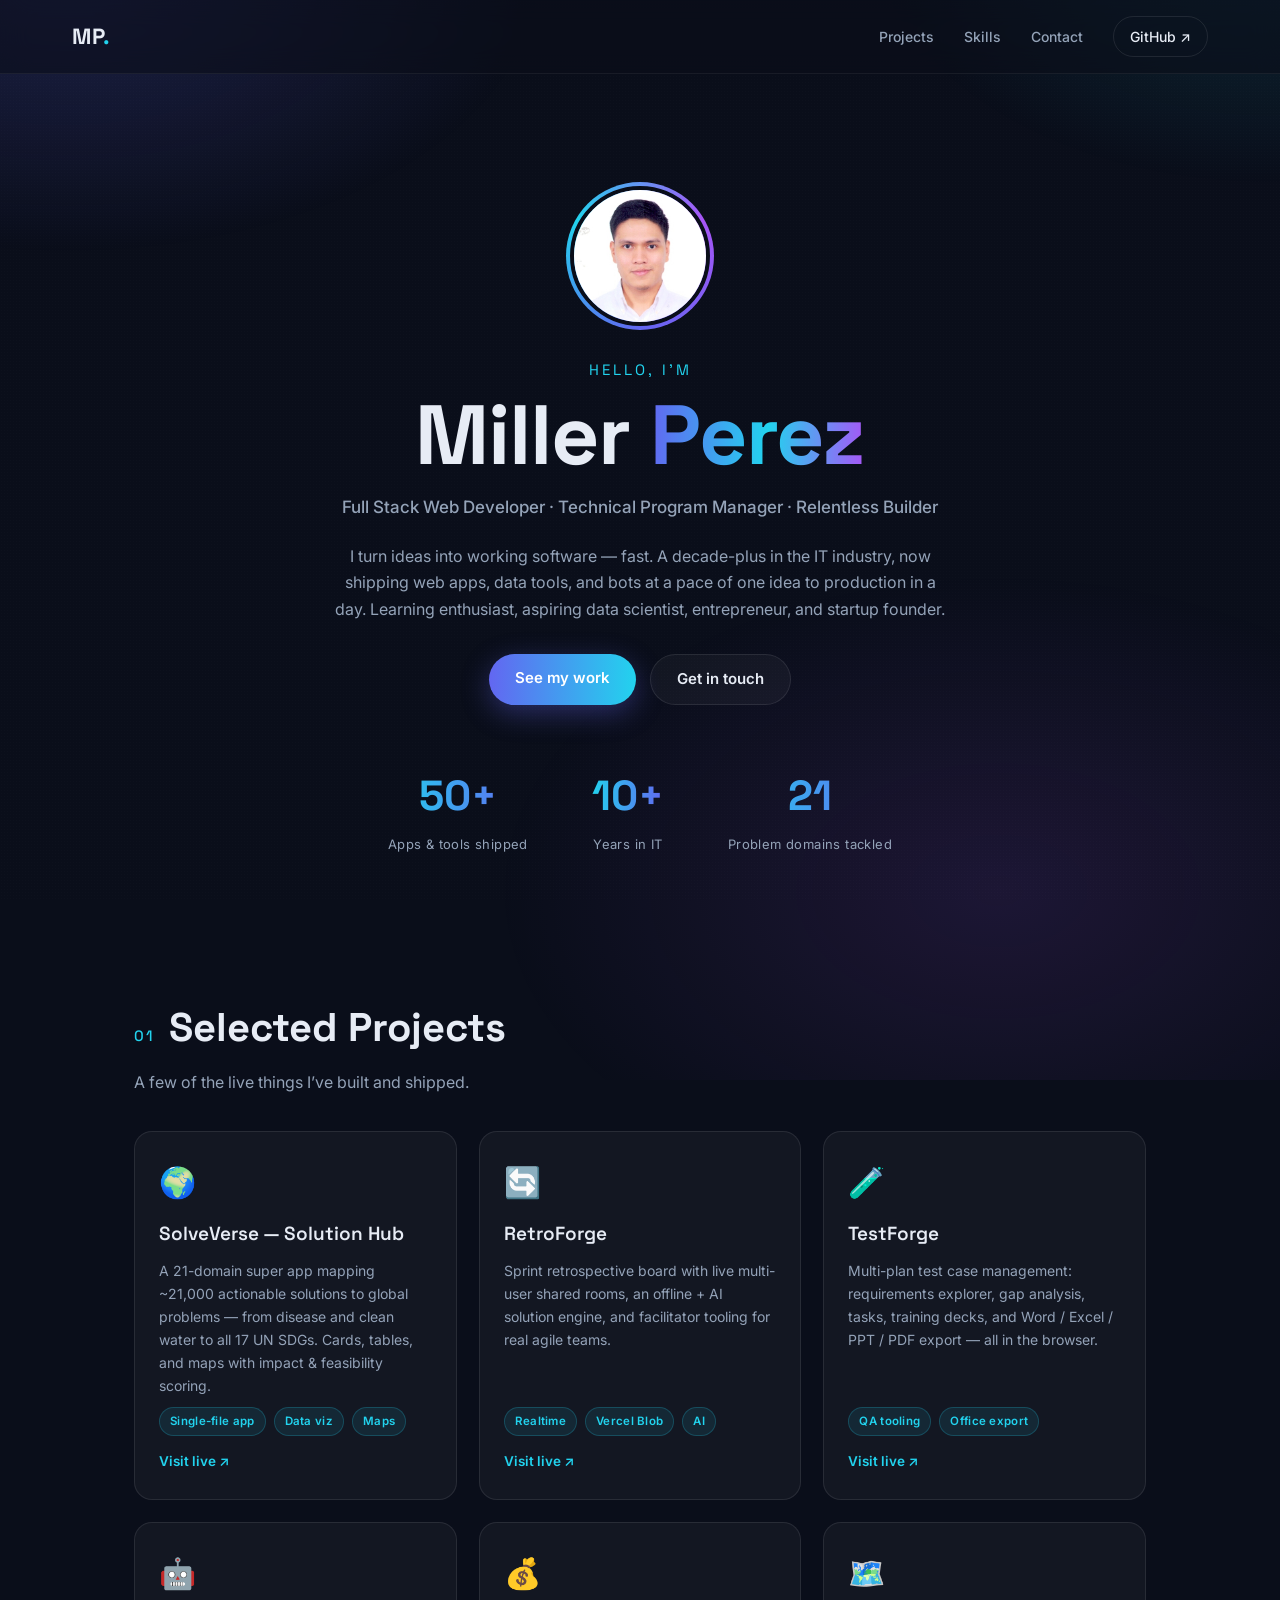
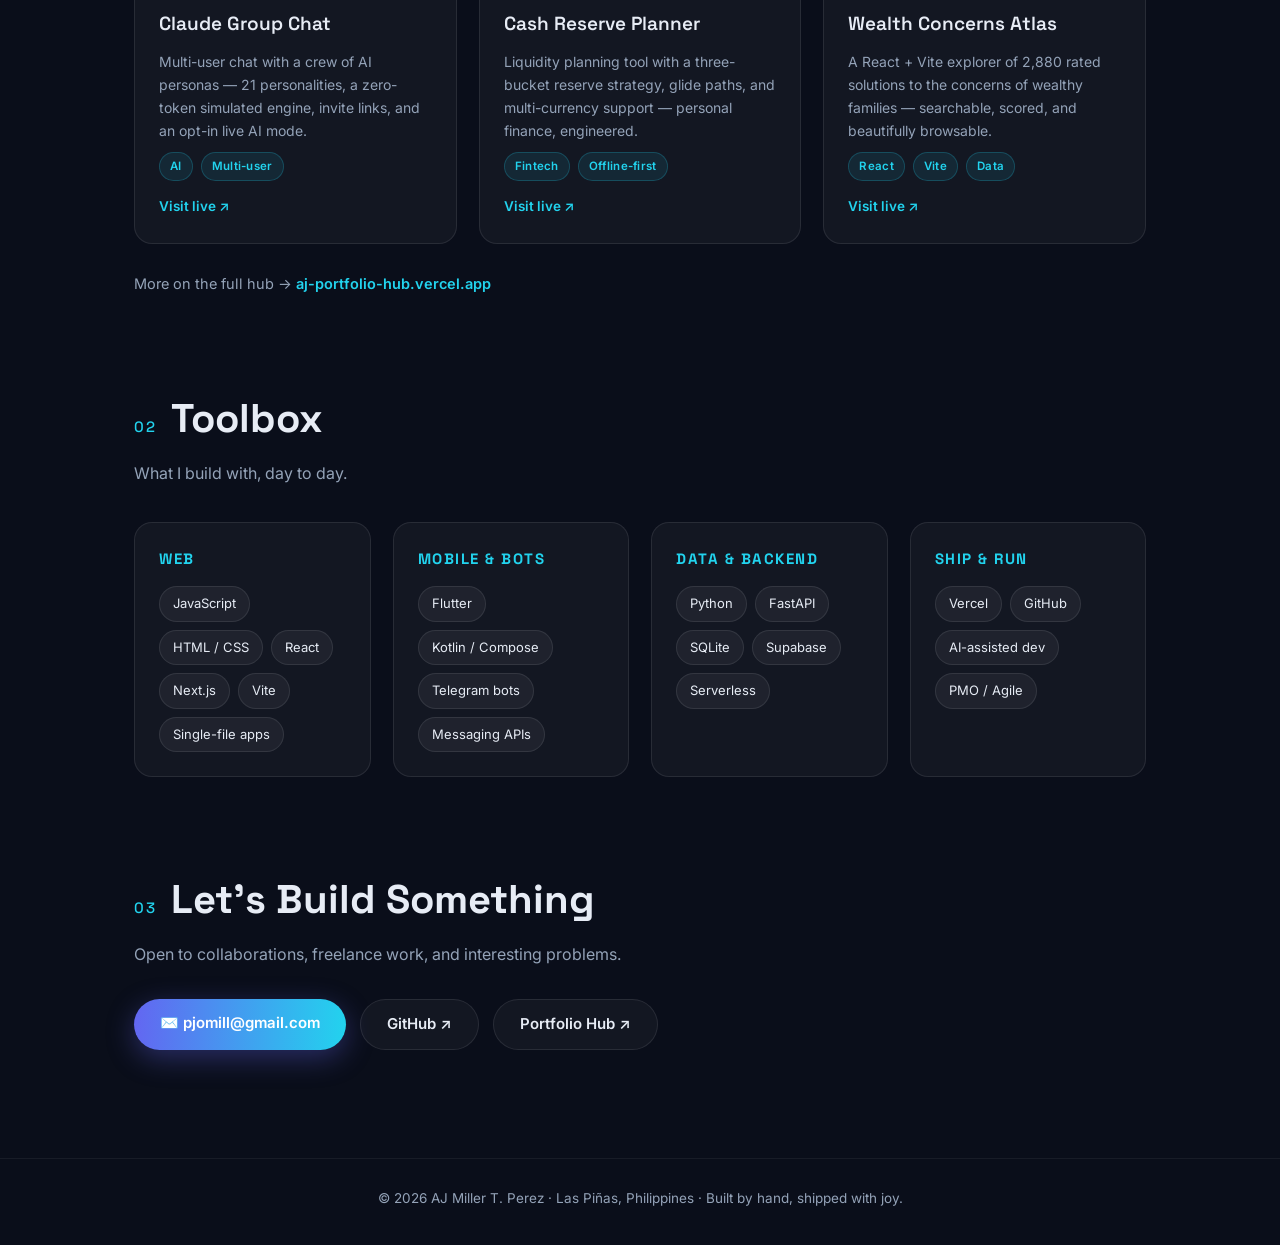
==== commit 043a7e09: "Redesign portfolio: modern dark theme, projects grid, skills, contact Co-Authored-By: Claude Fable 5" ====
--- a/index.html
+++ b/index.html
@@ -1,20 +1,150 @@
-	<!DOCTYPE html>
-	<html>
-	<head>
-		<title>Developer Portfolio - Miller Perez</title>
-		<link rel="stylesheet" href="assets/styles/style.css">
-		<link href="https://fonts.googleapis.com/css?family=Montserrat" rel="stylesheet">
-	</head>
-	<body>
-		<div class="container">
-			<img src="assets/images/Perez aya John pix.jpg" class="me">
-			<h1>MILLER PEREZ</h1>
-			<h2>FULL  STACK  WEB  DEVELOPER</h2>
+<!DOCTYPE html>
+<html lang="en">
+<head>
+	<meta charset="UTF-8">
+	<meta name="viewport" content="width=device-width, initial-scale=1.0">
+	<title>Miller Perez — Full Stack Developer &amp; Builder</title>
+	<meta name="description" content="AJ Miller T. Perez — full stack web developer and technical program manager who ships fast: 50+ web apps, bots, and tools.">
+	<meta property="og:title" content="Miller Perez — Full Stack Developer &amp; Builder">
+	<meta property="og:description" content="Full stack developer &amp; technical PM. 50+ shipped apps, bots, and tools.">
+	<link rel="icon" href="data:image/svg+xml,<svg xmlns='http://www.w3.org/2000/svg' viewBox='0 0 100 100'><text y='.9em' font-size='90'>⚡</text></svg>">
+	<link rel="preconnect" href="https://fonts.googleapis.com">
+	<link rel="preconnect" href="https://fonts.gstatic.com" crossorigin>
+	<link href="https://fonts.googleapis.com/css2?family=Space+Grotesk:wght@400;500;600;700&family=Inter:wght@400;500;600&display=swap" rel="stylesheet">
+	<link rel="stylesheet" href="assets/styles/style.css">
+</head>
+<body>
+	<div class="aurora" aria-hidden="true"></div>
+	<div class="grain" aria-hidden="true"></div>
 
+	<nav class="nav">
+		<a class="nav-logo" href="#top">MP<span class="dot">.</span></a>
+		<div class="nav-links">
+			<a href="#projects">Projects</a>
+			<a href="#skills">Skills</a>
+			<a href="#contact">Contact</a>
+			<a class="nav-cta" href="https://github.com/peremiller" target="_blank" rel="noopener">GitHub ↗</a>
 		</div>
-		<p class="bio"> Miller Perez is a full stack web developer and a learning enthusiast with almost a decade of experience in the IT industry. He also aims to be a data scientist, an entrepreneur, a licensed financial advisor, an author, a stock & currency trader, and a startup founder.
+	</nav>
+
+	<header class="hero" id="top">
+		<div class="avatar-ring">
+			<img src="assets/images/Perez aya John pix.jpg" alt="Portrait of Miller Perez" class="avatar">
+		</div>
+		<p class="hero-kicker">Hello, I&rsquo;m</p>
+		<h1 class="hero-name">Miller <span class="gradient-text">Perez</span></h1>
+		<p class="hero-role">Full Stack Web Developer · Technical Program Manager · Relentless Builder</p>
+		<p class="hero-bio">
+			I turn ideas into working software — fast. A decade-plus in the IT industry, now
+			shipping web apps, data tools, and bots at a pace of one idea to production in a day.
+			Learning enthusiast, aspiring data scientist, entrepreneur, and startup founder.
 		</p>
-		<p class="bio" style="margin-top:12px;"> <a href="film.html" style="color:#f0b25e; text-decoration:none;">&#127916; OFF-MENU &mdash; a sci-fi rom-com concept</a>
-		</p>
-	</body>
-	</html>+		<div class="hero-actions">
+			<a class="btn btn-primary" href="#projects">See my work</a>
+			<a class="btn btn-ghost" href="#contact">Get in touch</a>
+		</div>
+		<div class="stats">
+			<div class="stat"><span class="stat-num" data-count="50">50+</span><span class="stat-label">Apps &amp; tools shipped</span></div>
+			<div class="stat"><span class="stat-num" data-count="10">10+</span><span class="stat-label">Years in IT</span></div>
+			<div class="stat"><span class="stat-num" data-count="21">21</span><span class="stat-label">Problem domains tackled</span></div>
+		</div>
+	</header>
+
+	<main>
+		<section class="section reveal" id="projects">
+			<h2 class="section-title"><span class="section-index">01</span> Selected Projects</h2>
+			<p class="section-sub">A few of the live things I&rsquo;ve built and shipped.</p>
+			<div class="grid">
+				<a class="card" href="https://solution-hub-tau.vercel.app" target="_blank" rel="noopener">
+					<div class="card-icon">🌍</div>
+					<h3>SolveVerse — Solution Hub</h3>
+					<p>A 21-domain super app mapping ~21,000 actionable solutions to global problems — from disease and clean water to all 17 UN SDGs. Cards, tables, and maps with impact &amp; feasibility scoring.</p>
+					<div class="tags"><span>Single-file app</span><span>Data viz</span><span>Maps</span></div>
+					<span class="card-link">Visit live ↗</span>
+				</a>
+				<a class="card" href="https://retroforge-app.vercel.app" target="_blank" rel="noopener">
+					<div class="card-icon">🔄</div>
+					<h3>RetroForge</h3>
+					<p>Sprint retrospective board with live multi-user shared rooms, an offline + AI solution engine, and facilitator tooling for real agile teams.</p>
+					<div class="tags"><span>Realtime</span><span>Vercel Blob</span><span>AI</span></div>
+					<span class="card-link">Visit live ↗</span>
+				</a>
+				<a class="card" href="https://test-case-manager-delta.vercel.app" target="_blank" rel="noopener">
+					<div class="card-icon">🧪</div>
+					<h3>TestForge</h3>
+					<p>Multi-plan test case management: requirements explorer, gap analysis, tasks, training decks, and Word / Excel / PPT / PDF export — all in the browser.</p>
+					<div class="tags"><span>QA tooling</span><span>Office export</span></div>
+					<span class="card-link">Visit live ↗</span>
+				</a>
+				<a class="card" href="https://claude-group-chat.vercel.app" target="_blank" rel="noopener">
+					<div class="card-icon">🤖</div>
+					<h3>Claude Group Chat</h3>
+					<p>Multi-user chat with a crew of AI personas — 21 personalities, a zero-token simulated engine, invite links, and an opt-in live AI mode.</p>
+					<div class="tags"><span>AI</span><span>Multi-user</span></div>
+					<span class="card-link">Visit live ↗</span>
+				</a>
+				<a class="card" href="https://cash-reserve-planner.vercel.app" target="_blank" rel="noopener">
+					<div class="card-icon">💰</div>
+					<h3>Cash Reserve Planner</h3>
+					<p>Liquidity planning tool with a three-bucket reserve strategy, glide paths, and multi-currency support — personal finance, engineered.</p>
+					<div class="tags"><span>Fintech</span><span>Offline-first</span></div>
+					<span class="card-link">Visit live ↗</span>
+				</a>
+				<a class="card" href="https://wealth-concerns-atlas.vercel.app" target="_blank" rel="noopener">
+					<div class="card-icon">🗺️</div>
+					<h3>Wealth Concerns Atlas</h3>
+					<p>A React + Vite explorer of 2,880 rated solutions to the concerns of wealthy families — searchable, scored, and beautifully browsable.</p>
+					<div class="tags"><span>React</span><span>Vite</span><span>Data</span></div>
+					<span class="card-link">Visit live ↗</span>
+				</a>
+			</div>
+			<p class="more-link">More on the full hub → <a href="https://aj-portfolio-hub.vercel.app" target="_blank" rel="noopener">aj-portfolio-hub.vercel.app</a></p>
+		</section>
+
+		<section class="section reveal" id="skills">
+			<h2 class="section-title"><span class="section-index">02</span> Toolbox</h2>
+			<p class="section-sub">What I build with, day to day.</p>
+			<div class="skill-groups">
+				<div class="skill-group">
+					<h3>Web</h3>
+					<div class="chips"><span>JavaScript</span><span>HTML / CSS</span><span>React</span><span>Next.js</span><span>Vite</span><span>Single-file apps</span></div>
+				</div>
+				<div class="skill-group">
+					<h3>Mobile &amp; Bots</h3>
+					<div class="chips"><span>Flutter</span><span>Kotlin / Compose</span><span>Telegram bots</span><span>Messaging APIs</span></div>
+				</div>
+				<div class="skill-group">
+					<h3>Data &amp; Backend</h3>
+					<div class="chips"><span>Python</span><span>FastAPI</span><span>SQLite</span><span>Supabase</span><span>Serverless</span></div>
+				</div>
+				<div class="skill-group">
+					<h3>Ship &amp; Run</h3>
+					<div class="chips"><span>Vercel</span><span>GitHub</span><span>AI-assisted dev</span><span>PMO / Agile</span></div>
+				</div>
+			</div>
+		</section>
+
+		<section class="section reveal" id="contact">
+			<h2 class="section-title"><span class="section-index">03</span> Let&rsquo;s Build Something</h2>
+			<p class="section-sub">Open to collaborations, freelance work, and interesting problems.</p>
+			<div class="contact-row">
+				<a class="btn btn-primary" href="mailto:pjomill@gmail.com">✉️ pjomill@gmail.com</a>
+				<a class="btn btn-ghost" href="https://github.com/peremiller" target="_blank" rel="noopener">GitHub ↗</a>
+				<a class="btn btn-ghost" href="https://aj-portfolio-hub.vercel.app" target="_blank" rel="noopener">Portfolio Hub ↗</a>
+			</div>
+		</section>
+	</main>
+
+	<footer class="footer">
+		<p>© <span id="year">2026</span> AJ Miller T. Perez · Las Piñas, Philippines · Built by hand, shipped with joy.</p>
+	</footer>
+
+	<script>
+		document.getElementById('year').textContent = new Date().getFullYear();
+		const io = new IntersectionObserver((entries) => {
+			entries.forEach(e => { if (e.isIntersecting) { e.target.classList.add('visible'); io.unobserve(e.target); } });
+		}, { threshold: 0.12 });
+		document.querySelectorAll('.reveal, .card').forEach(el => io.observe(el));
+	</script>
+</body>
+</html>
--- a/assets/styles/style.css
+++ b/assets/styles/style.css
@@ -1,284 +1,385 @@
+/* ============ Miller Perez — Portfolio ============ */
+
 :root {
-	--bg: #0d0f14;
-	--bg-soft: #141822;
-	--panel: #1a1f2b;
-	--text: #e8e6e1;
-	--muted: #9aa0ad;
-	--accent: #d8a657;     /* warm amber — the MP3 player / golden hour */
-	--accent-2: #5a93c4;   /* cool neon blue — Seoul night */
-	--line: rgba(255, 255, 255, 0.08);
-	--max: 1180px;
-}
-
-* { box-sizing: border-box; }
+	--bg: #0a0e1a;
+	--bg-soft: #0f1526;
+	--card: rgba(255, 255, 255, 0.04);
+	--card-border: rgba(255, 255, 255, 0.09);
+	--text: #e7ecf5;
+	--muted: #94a3b8;
+	--accent-1: #6366f1;
+	--accent-2: #22d3ee;
+	--accent-3: #a855f7;
+	--radius: 18px;
+	--font-display: 'Space Grotesk', sans-serif;
+	--font-body: 'Inter', sans-serif;
+}
+
+* { box-sizing: border-box; margin: 0; padding: 0; }
 
 html { scroll-behavior: smooth; }
 
 body {
-	margin: 0;
 	background: var(--bg);
 	color: var(--text);
-	font-family: 'Space Grotesk', system-ui, sans-serif;
-	line-height: 1.6;
+	font-family: var(--font-body);
+	line-height: 1.65;
+	overflow-x: hidden;
 	-webkit-font-smoothing: antialiased;
 }
 
-img { display: block; max-width: 100%; }
-
-h1, h2, h3 { font-family: 'Montserrat', sans-serif; line-height: 1.15; }
-
-a { color: inherit; }
-
-/* ===== Navigation ===== */
+/* ---------- Ambient background ---------- */
+.aurora {
+	position: fixed;
+	inset: -20%;
+	z-index: -2;
+	background:
+		radial-gradient(38% 32% at 18% 12%, rgba(99, 102, 241, 0.22), transparent 70%),
+		radial-gradient(32% 30% at 85% 8%, rgba(34, 211, 238, 0.14), transparent 70%),
+		radial-gradient(40% 36% at 70% 85%, rgba(168, 85, 247, 0.12), transparent 70%);
+	animation: drift 26s ease-in-out infinite alternate;
+}
+
+@keyframes drift {
+	from { transform: translate3d(-2%, -1%, 0) scale(1); }
+	to   { transform: translate3d(2%, 2%, 0) scale(1.06); }
+}
+
+.grain {
+	position: fixed;
+	inset: 0;
+	z-index: -1;
+	opacity: 0.5;
+	background-image: radial-gradient(rgba(255, 255, 255, 0.028) 1px, transparent 1px);
+	background-size: 3px 3px;
+	pointer-events: none;
+}
+
+/* ---------- Nav ---------- */
 .nav {
 	position: sticky;
 	top: 0;
-	z-index: 50;
-	display: flex;
+	z-index: 10;
+	display: flex;
+	justify-content: space-between;
 	align-items: center;
-	justify-content: space-between;
-	padding: 14px clamp(16px, 4vw, 40px);
-	background: rgba(13, 15, 20, 0.72);
-	backdrop-filter: blur(10px);
-	border-bottom: 1px solid var(--line);
-}
-.nav__brand {
-	font-family: 'Montserrat', sans-serif;
-	font-weight: 800;
-	letter-spacing: 2px;
+	padding: 16px clamp(20px, 6vw, 72px);
+	backdrop-filter: blur(14px);
+	-webkit-backdrop-filter: blur(14px);
+	background: rgba(10, 14, 26, 0.6);
+	border-bottom: 1px solid rgba(255, 255, 255, 0.06);
+}
+
+.nav-logo {
+	font-family: var(--font-display);
+	font-weight: 700;
+	font-size: 22px;
+	color: var(--text);
 	text-decoration: none;
-	color: var(--accent);
-	font-size: 20px;
-}
-.nav__links { display: flex; gap: clamp(12px, 2.5vw, 28px); }
-.nav__links a {
+	letter-spacing: 0.5px;
+}
+
+.nav-logo .dot { color: var(--accent-2); }
+
+.nav-links { display: flex; align-items: center; gap: clamp(14px, 3vw, 30px); }
+
+.nav-links a {
+	color: var(--muted);
 	text-decoration: none;
-	color: var(--muted);
 	font-size: 14px;
-	transition: color .2s;
-}
-.nav__links a:hover { color: var(--text); }
-
-/* ===== Layout helpers ===== */
-section { padding: clamp(56px, 9vw, 110px) clamp(16px, 4vw, 40px); }
-.section-head { max-width: var(--max); margin: 0 auto 44px; }
-.eyebrow {
-	display: inline-block;
+	font-weight: 500;
+	transition: color 0.2s;
+}
+
+.nav-links a:hover { color: var(--text); }
+
+.nav-cta {
+	padding: 8px 16px;
+	border: 1px solid var(--card-border);
+	border-radius: 999px;
+	color: var(--text) !important;
+	transition: border-color 0.2s, background 0.2s;
+}
+
+.nav-cta:hover { border-color: var(--accent-2); background: rgba(34, 211, 238, 0.08); }
+
+/* ---------- Hero ---------- */
+.hero {
+	max-width: 860px;
+	margin: 0 auto;
+	padding: clamp(64px, 12vh, 120px) 24px 48px;
+	text-align: center;
+}
+
+.avatar-ring {
+	width: 148px;
+	height: 148px;
+	margin: 0 auto 28px;
+	border-radius: 50%;
+	padding: 4px;
+	background: conic-gradient(from 180deg, var(--accent-1), var(--accent-2), var(--accent-3), var(--accent-1));
+	animation: spin 10s linear infinite;
+}
+
+@keyframes spin { to { transform: rotate(360deg); } }
+
+.avatar {
+	width: 100%;
+	height: 100%;
+	object-fit: cover;
+	border-radius: 50%;
+	border: 4px solid var(--bg);
+	animation: spin 10s linear infinite reverse; /* keep the face upright */
+	display: block;
+}
+
+.hero-kicker {
+	color: var(--accent-2);
+	font-family: var(--font-display);
+	font-size: 15px;
+	letter-spacing: 3px;
 	text-transform: uppercase;
-	letter-spacing: 3px;
-	font-size: 12px;
-	color: var(--accent);
-	margin-bottom: 14px;
-}
-.subhead {
-	max-width: var(--max);
-	margin: 56px auto 22px;
-	font-size: 14px;
-	letter-spacing: 2px;
-	text-transform: uppercase;
-	color: var(--muted);
-	border-top: 1px solid var(--line);
-	padding-top: 28px;
-}
-
-/* ===== Hero ===== */
-.hero {
-	position: relative;
-	text-align: center;
-	background:
-		radial-gradient(1200px 600px at 50% -10%, rgba(90, 147, 196, 0.18), transparent 60%),
-		radial-gradient(900px 500px at 80% 120%, rgba(216, 166, 87, 0.14), transparent 60%),
-		var(--bg);
-}
-.hero__inner { max-width: 720px; margin: 0 auto; }
-.hero__avatar {
-	width: 132px; height: 132px;
-	border-radius: 50%;
-	object-fit: cover;
-	margin: 0 auto 26px;
-	border: 2px solid var(--accent);
-	box-shadow: 0 0 0 6px rgba(216, 166, 87, 0.1);
-}
-.hero__name {
-	font-size: clamp(38px, 7vw, 68px);
-	font-weight: 800;
-	letter-spacing: 1px;
-	margin: 0 0 8px;
-}
-.hero__role {
-	color: var(--accent);
+	margin-bottom: 8px;
+}
+
+.hero-name {
+	font-family: var(--font-display);
+	font-size: clamp(44px, 9vw, 84px);
+	font-weight: 700;
+	line-height: 1.05;
+	letter-spacing: -1px;
+}
+
+.gradient-text {
+	background: linear-gradient(92deg, var(--accent-1), var(--accent-2) 55%, var(--accent-3));
+	-webkit-background-clip: text;
+	background-clip: text;
+	color: transparent;
+}
+
+.hero-role {
+	margin-top: 14px;
+	color: var(--muted);
+	font-size: clamp(14px, 2.4vw, 17px);
 	font-weight: 500;
-	letter-spacing: 1px;
-	margin: 0 0 22px;
-}
-.hero__bio { color: var(--muted); margin: 0 auto 32px; max-width: 600px; }
-
+}
+
+.hero-bio {
+	margin: 22px auto 0;
+	max-width: 620px;
+	color: var(--muted);
+	font-size: 16px;
+}
+
+.hero-actions {
+	display: flex;
+	gap: 14px;
+	justify-content: center;
+	flex-wrap: wrap;
+	margin-top: 32px;
+}
+
+/* ---------- Buttons ---------- */
 .btn {
 	display: inline-block;
+	padding: 12px 26px;
+	border-radius: 999px;
+	font-weight: 600;
+	font-size: 15px;
 	text-decoration: none;
-	background: var(--accent);
-	color: #1a1304;
+	transition: transform 0.18s ease, box-shadow 0.18s ease, border-color 0.18s;
+}
+
+.btn-primary {
+	color: #fff;
+	background: linear-gradient(92deg, var(--accent-1), var(--accent-2));
+	box-shadow: 0 8px 28px rgba(99, 102, 241, 0.35);
+}
+
+.btn-primary:hover { transform: translateY(-2px); box-shadow: 0 12px 34px rgba(99, 102, 241, 0.5); }
+
+.btn-ghost {
+	color: var(--text);
+	border: 1px solid var(--card-border);
+	background: var(--card);
+}
+
+.btn-ghost:hover { transform: translateY(-2px); border-color: var(--accent-2); }
+
+/* ---------- Stats ---------- */
+.stats {
+	display: flex;
+	justify-content: center;
+	gap: clamp(24px, 6vw, 64px);
+	margin-top: 56px;
+	flex-wrap: wrap;
+}
+
+.stat { text-align: center; }
+
+.stat-num {
+	display: block;
+	font-family: var(--font-display);
+	font-size: clamp(30px, 5vw, 42px);
+	font-weight: 700;
+	background: linear-gradient(92deg, var(--accent-2), var(--accent-1));
+	-webkit-background-clip: text;
+	background-clip: text;
+	color: transparent;
+}
+
+.stat-label {
+	font-size: 13px;
+	color: var(--muted);
+	letter-spacing: 0.4px;
+}
+
+/* ---------- Sections ---------- */
+.section {
+	max-width: 1060px;
+	margin: 0 auto;
+	padding: clamp(56px, 10vh, 96px) 24px 0;
+}
+
+.section-title {
+	font-family: var(--font-display);
+	font-size: clamp(28px, 5vw, 40px);
+	font-weight: 700;
+	display: flex;
+	align-items: baseline;
+	gap: 14px;
+}
+
+.section-index {
+	font-size: 15px;
+	color: var(--accent-2);
+	font-weight: 500;
+	letter-spacing: 2px;
+}
+
+.section-sub { color: var(--muted); margin-top: 8px; }
+
+/* ---------- Project cards ---------- */
+.grid {
+	display: grid;
+	grid-template-columns: repeat(auto-fill, minmax(300px, 1fr));
+	gap: 22px;
+	margin-top: 36px;
+}
+
+.card {
+	display: flex;
+	flex-direction: column;
+	gap: 10px;
+	padding: 26px 24px;
+	background: var(--card);
+	border: 1px solid var(--card-border);
+	border-radius: var(--radius);
+	text-decoration: none;
+	color: var(--text);
+	transition: transform 0.22s ease, border-color 0.22s, background 0.22s, opacity 0.5s ease, translate 0.5s ease;
+	opacity: 0;
+	translate: 0 18px;
+}
+
+.card.visible { opacity: 1; translate: 0 0; }
+
+.card:hover {
+	transform: translateY(-5px);
+	border-color: rgba(34, 211, 238, 0.45);
+	background: rgba(255, 255, 255, 0.06);
+}
+
+.card-icon { font-size: 30px; }
+
+.card h3 { font-family: var(--font-display); font-size: 19px; font-weight: 600; }
+
+.card p { color: var(--muted); font-size: 14px; flex: 1; }
+
+.tags { display: flex; flex-wrap: wrap; gap: 8px; }
+
+.tags span {
+	font-size: 11.5px;
 	font-weight: 600;
-	padding: 13px 26px;
+	letter-spacing: 0.3px;
+	padding: 4px 10px;
 	border-radius: 999px;
-	transition: transform .2s, box-shadow .2s;
-}
-.btn:hover { transform: translateY(-2px); box-shadow: 0 10px 30px rgba(216, 166, 87, 0.25); }
-.btn--ghost {
-	background: transparent;
-	color: var(--text);
-	border: 1px solid var(--line);
-}
-.btn--ghost:hover { box-shadow: none; border-color: var(--accent); }
-
-/* ===== Featured project ===== */
-.project { background: var(--bg-soft); }
-.project__title {
-	font-size: clamp(34px, 6vw, 60px);
-	margin: 0 0 22px;
-}
-.project__title span { color: var(--muted); font-weight: 400; font-size: 0.5em; }
-.project__logline { color: var(--muted); max-width: 760px; font-size: 18px; }
-.project__logline strong { color: var(--text); }
-.project__meta {
-	list-style: none;
+	color: var(--accent-2);
+	background: rgba(34, 211, 238, 0.09);
+	border: 1px solid rgba(34, 211, 238, 0.22);
+}
+
+.card-link { font-size: 13.5px; font-weight: 600; color: var(--accent-2); margin-top: 4px; }
+
+.more-link { margin-top: 28px; color: var(--muted); font-size: 14.5px; }
+
+.more-link a { color: var(--accent-2); text-decoration: none; font-weight: 600; }
+
+.more-link a:hover { text-decoration: underline; }
+
+/* ---------- Skills ---------- */
+.skill-groups {
 	display: grid;
-	grid-template-columns: repeat(auto-fit, minmax(160px, 1fr));
-	gap: 18px;
-	padding: 0;
-	margin: 32px 0 0;
-}
-.project__meta li {
-	border-left: 2px solid var(--accent);
-	padding-left: 14px;
-	font-weight: 500;
-}
-.project__meta span {
-	display: block;
+	grid-template-columns: repeat(auto-fill, minmax(230px, 1fr));
+	gap: 22px;
+	margin-top: 36px;
+}
+
+.skill-group {
+	padding: 24px;
+	background: var(--card);
+	border: 1px solid var(--card-border);
+	border-radius: var(--radius);
+}
+
+.skill-group h3 {
+	font-family: var(--font-display);
+	font-size: 15px;
+	letter-spacing: 1.5px;
 	text-transform: uppercase;
-	letter-spacing: 2px;
-	font-size: 11px;
-	color: var(--muted);
-	margin-bottom: 4px;
-}
-
-/* ===== Boards / gallery ===== */
-.board-grid, .art-grid {
-	max-width: var(--max);
-	margin: 0 auto;
-	display: grid;
-	gap: 18px;
-	grid-template-columns: repeat(2, 1fr);
-}
-.art-grid { grid-template-columns: 1fr; }
-
-.board {
-	margin: 0;
-	background: var(--panel);
-	border: 1px solid var(--line);
-	border-radius: 14px;
-	overflow: hidden;
-	cursor: zoom-in;
-	transition: transform .25s, border-color .25s;
-}
-.board:hover { transform: translateY(-4px); border-color: var(--accent); }
-
-/* Keyboard focus for zoomable figures */
-[data-full]:focus-visible {
-	outline: 2px solid var(--accent);
-	outline-offset: 3px;
-}
-.board img { width: 100%; aspect-ratio: 16 / 9; object-fit: cover; }
-.board figcaption {
-	padding: 14px 16px;
-	font-size: 14px;
-	color: var(--muted);
-}
-.board figcaption b { display: block; color: var(--text); margin-bottom: 2px; letter-spacing: .5px; }
-
-/* ===== Characters ===== */
-.char-grid {
-	max-width: var(--max);
-	margin: 0 auto;
-	display: grid;
-	gap: 22px;
-	grid-template-columns: 1fr 1fr;
-}
-.char {
-	margin: 0;
-	background: var(--panel);
-	border: 1px solid var(--line);
-	border-radius: 16px;
-	overflow: hidden;
-	cursor: zoom-in;
-	transition: transform .25s, border-color .25s;
-}
-.char:hover { transform: translateY(-4px); border-color: var(--accent-2); }
-.char img { width: 100%; }
-.char figcaption { padding: 20px 22px; }
-.char figcaption h3 { margin: 0 0 8px; font-size: 20px; }
-.char figcaption p { margin: 0; color: var(--muted); font-size: 15px; }
-
-/* ===== About / team ===== */
-.about {
-	max-width: var(--max);
-	margin: 0 auto;
-	display: grid;
-	grid-template-columns: 1.1fr 1fr;
-	gap: clamp(24px, 5vw, 56px);
-	align-items: center;
-}
-.about__media img {
-	width: 100%;
-	border-radius: 16px;
-	border: 1px solid var(--line);
-}
-.about__text h2 { font-size: clamp(28px, 4vw, 40px); margin: 0 0 16px; }
-.about__text p { color: var(--muted); margin: 0 0 26px; }
-
-/* ===== Footer ===== */
+	color: var(--accent-2);
+	margin-bottom: 14px;
+}
+
+.chips { display: flex; flex-wrap: wrap; gap: 8px; }
+
+.chips span {
+	font-size: 13px;
+	padding: 6px 13px;
+	border-radius: 999px;
+	background: rgba(255, 255, 255, 0.05);
+	border: 1px solid var(--card-border);
+	color: var(--text);
+}
+
+/* ---------- Contact & footer ---------- */
+.contact-row {
+	display: flex;
+	gap: 14px;
+	flex-wrap: wrap;
+	margin-top: 32px;
+}
+
 .footer {
+	margin-top: clamp(64px, 12vh, 110px);
+	padding: 28px 24px 36px;
 	text-align: center;
-	padding: 40px 20px;
-	color: var(--muted);
-	font-size: 13px;
-	border-top: 1px solid var(--line);
-}
-
-/* ===== Lightbox ===== */
-.lightbox {
-	position: fixed;
-	inset: 0;
-	z-index: 100;
-	display: none;
-	align-items: center;
-	justify-content: center;
-	background: rgba(5, 6, 9, 0.92);
-	padding: 24px;
-	cursor: zoom-out;
-}
-.lightbox.open { display: flex; }
-.lightbox__img {
-	max-width: 96vw;
-	max-height: 90vh;
-	border-radius: 8px;
-	box-shadow: 0 20px 60px rgba(0, 0, 0, 0.6);
-}
-.lightbox__close {
-	position: absolute;
-	top: 18px; right: 24px;
-	background: none;
-	border: none;
-	color: #fff;
-	font-size: 40px;
-	line-height: 1;
-	cursor: pointer;
-}
-
-/* ===== Responsive ===== */
-@media (max-width: 760px) {
-	.nav__links { display: none; }
-	.board-grid { grid-template-columns: 1fr; }
-	.char-grid { grid-template-columns: 1fr; }
-	.about { grid-template-columns: 1fr; }
-}
+	color: var(--muted);
+	font-size: 13.5px;
+	border-top: 1px solid rgba(255, 255, 255, 0.06);
+}
+
+/* ---------- Scroll reveal ---------- */
+.reveal {
+	opacity: 0;
+	translate: 0 24px;
+	transition: opacity 0.6s ease, translate 0.6s ease;
+}
+
+.reveal.visible { opacity: 1; translate: 0 0; }
+
+@media (prefers-reduced-motion: reduce) {
+	.aurora, .avatar-ring, .avatar { animation: none; }
+	.reveal, .card { opacity: 1; translate: 0 0; transition: none; }
+	html { scroll-behavior: auto; }
+}
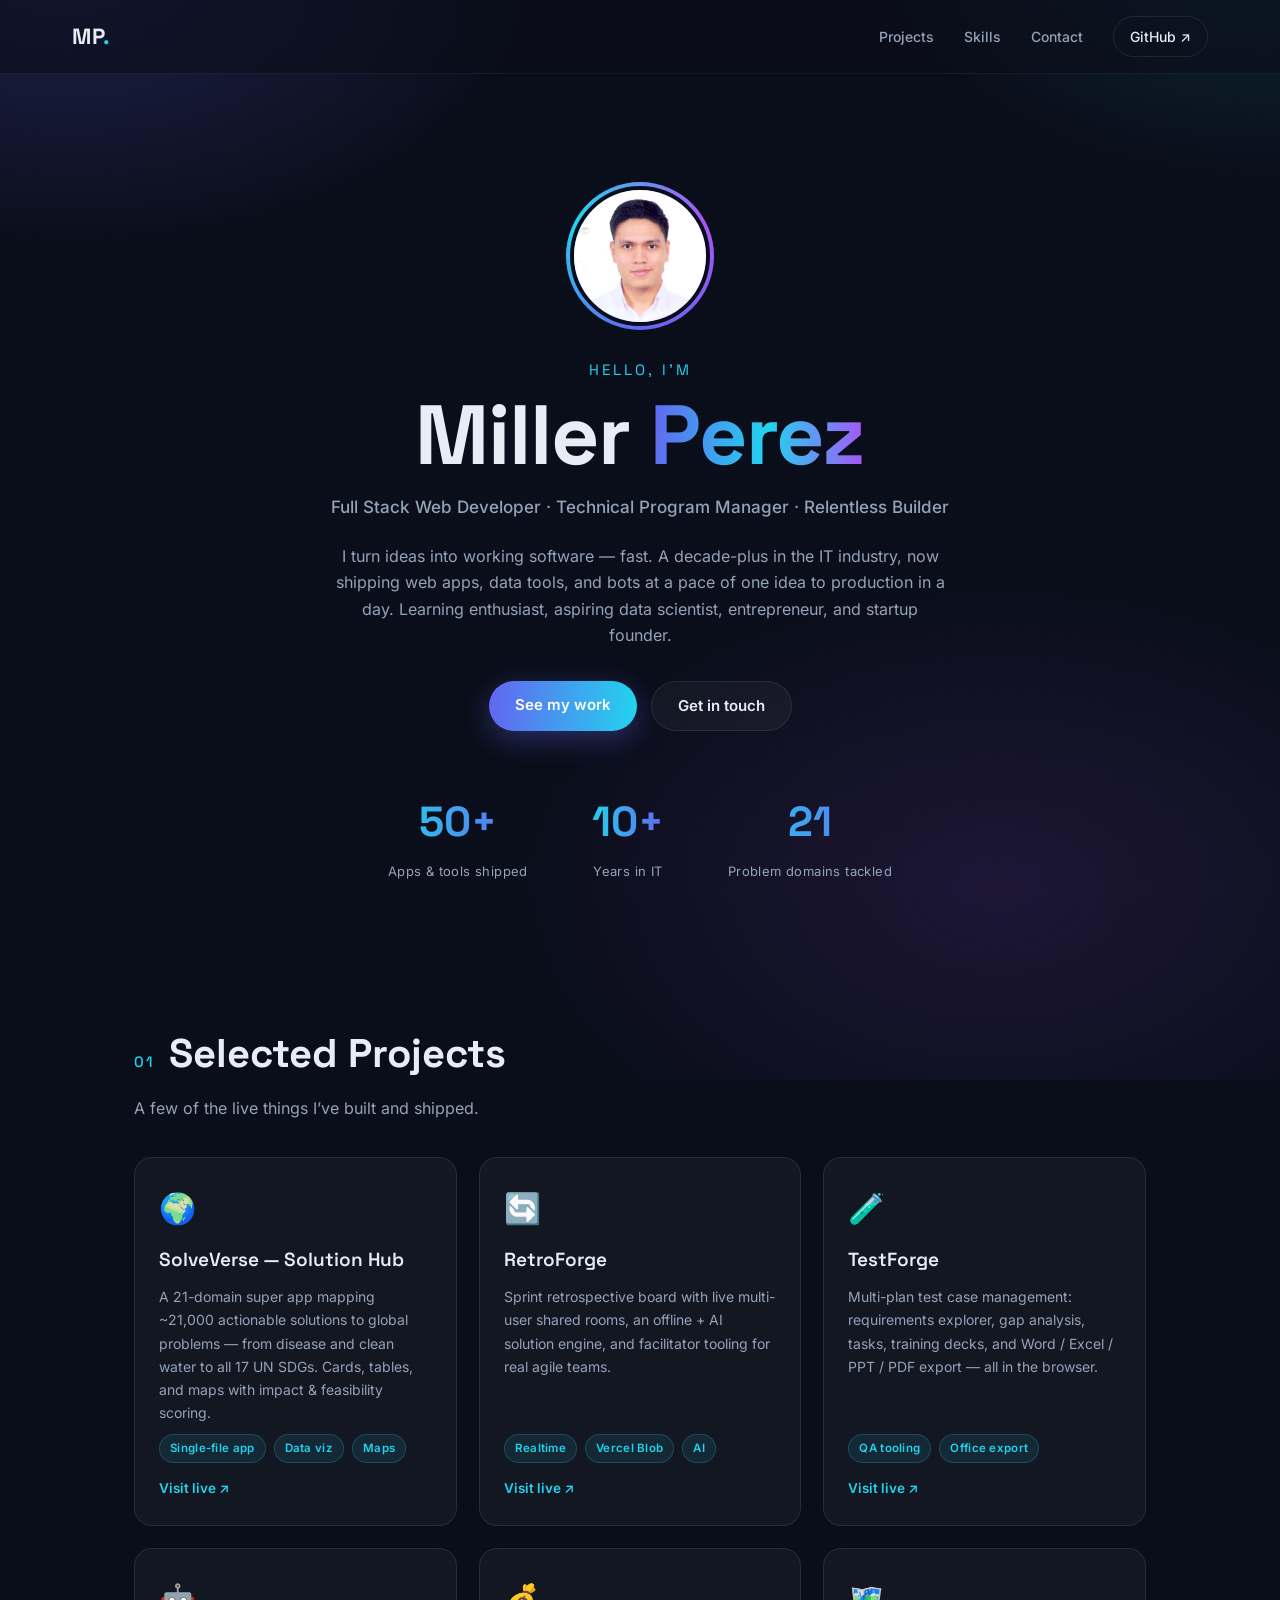
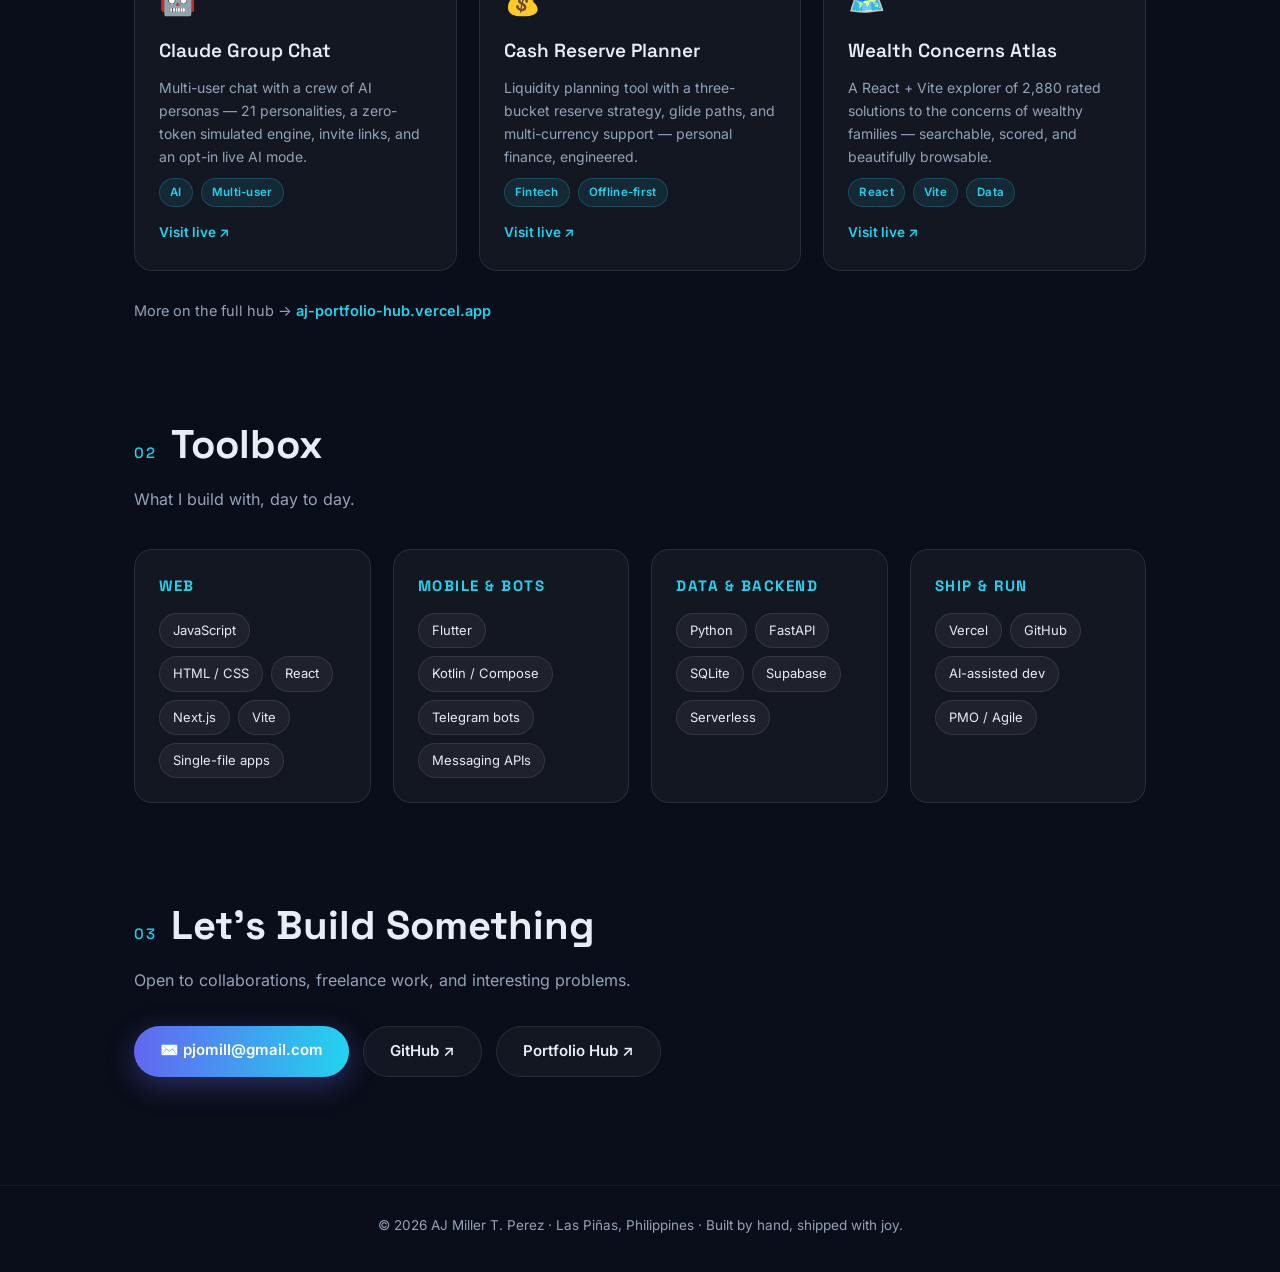
==== commit 22dbe603: "Save the complete public app automatically for offline use" ====
--- a/index.html
+++ b/index.html
@@ -7,12 +7,12 @@
 	<meta name="description" content="AJ Miller T. Perez — full stack web developer and technical program manager who ships fast: 50+ web apps, bots, and tools.">
 	<meta property="og:title" content="Miller Perez — Full Stack Developer &amp; Builder">
 	<meta property="og:description" content="Full stack developer &amp; technical PM. 50+ shipped apps, bots, and tools.">
-	<link rel="icon" href="data:image/svg+xml,<svg xmlns='http://www.w3.org/2000/svg' viewBox='0 0 100 100'><text y='.9em' font-size='90'>⚡</text></svg>">
-	<link rel="preconnect" href="https://fonts.googleapis.com">
-	<link rel="preconnect" href="https://fonts.gstatic.com" crossorigin>
-	<link href="https://fonts.googleapis.com/css2?family=Space+Grotesk:wght@400;500;600;700&family=Inter:wght@400;500;600&display=swap" rel="stylesheet">
+	<link rel="icon" type="image/svg+xml" href="favicon.svg">
+	
+	
+	<link href="offline-vendor/d40281b474e5c7dc778f.css" rel="stylesheet">
 	<link rel="stylesheet" href="assets/styles/style.css">
-</head>
+<meta name="offline-limits" content="Saved pages and local tools work offline. External links and live services need internet."><link rel="manifest" href="manifest.webmanifest"><script data-offline-client src="offline-client.js" defer></script></head>
 <body>
 	<div class="aurora" aria-hidden="true"></div>
 	<div class="grain" aria-hidden="true"></div>
--- a/offline-vendor/d40281b474e5c7dc778f.css
+++ b/offline-vendor/d40281b474e5c7dc778f.css
@@ -0,0 +1,49 @@
+@font-face {
+  font-family: 'Inter';
+  font-style: normal;
+  font-weight: 400;
+  font-display: swap;
+  src: url(a699af1dea30b799318e.ttf) format('truetype');
+}
+@font-face {
+  font-family: 'Inter';
+  font-style: normal;
+  font-weight: 500;
+  font-display: swap;
+  src: url(e45972c7e9f24dc39084.ttf) format('truetype');
+}
+@font-face {
+  font-family: 'Inter';
+  font-style: normal;
+  font-weight: 600;
+  font-display: swap;
+  src: url(87e867b52640b3b397a9.ttf) format('truetype');
+}
+@font-face {
+  font-family: 'Space Grotesk';
+  font-style: normal;
+  font-weight: 400;
+  font-display: swap;
+  src: url(0dfc29fde7d95ca65fe2.ttf) format('truetype');
+}
+@font-face {
+  font-family: 'Space Grotesk';
+  font-style: normal;
+  font-weight: 500;
+  font-display: swap;
+  src: url(56632cca6632f379925b.ttf) format('truetype');
+}
+@font-face {
+  font-family: 'Space Grotesk';
+  font-style: normal;
+  font-weight: 600;
+  font-display: swap;
+  src: url(d03f1389be8c7cea7e4f.ttf) format('truetype');
+}
+@font-face {
+  font-family: 'Space Grotesk';
+  font-style: normal;
+  font-weight: 700;
+  font-display: swap;
+  src: url(aaf352f017a5007bcd68.ttf) format('truetype');
+}
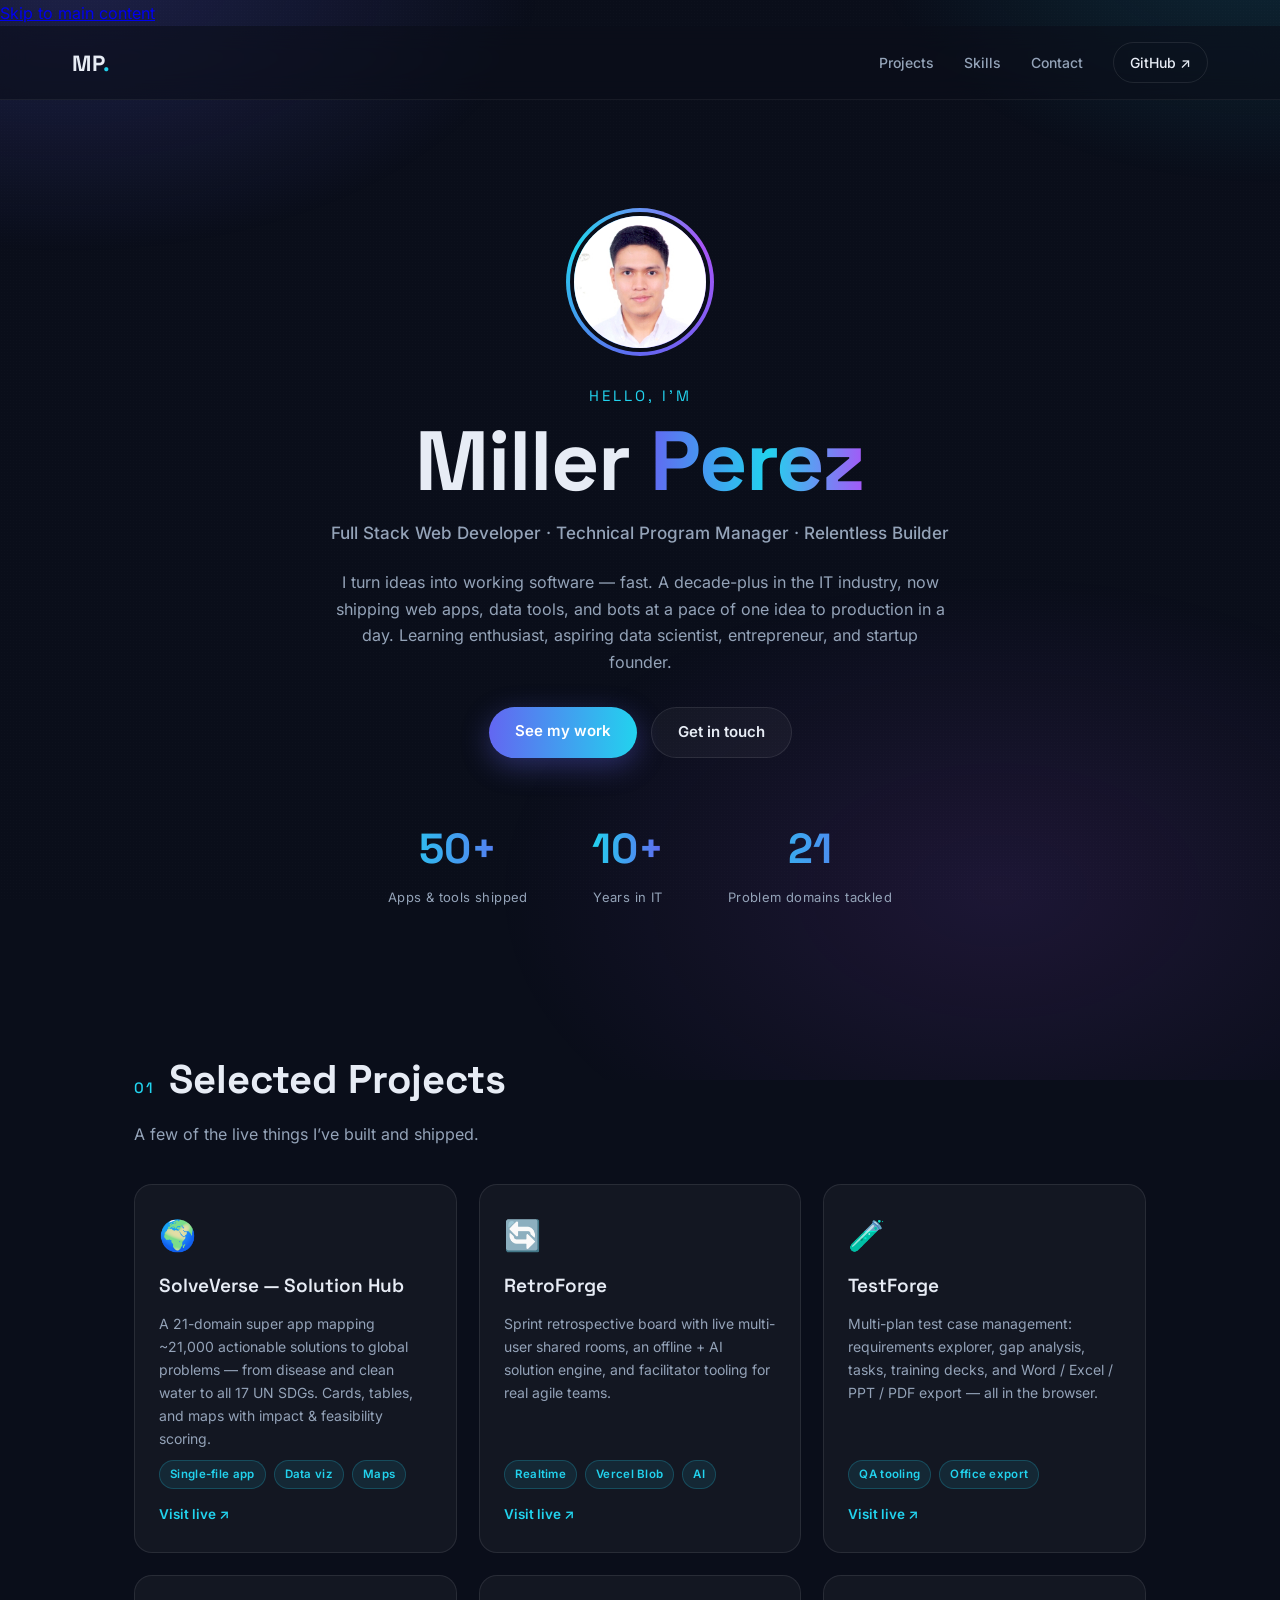
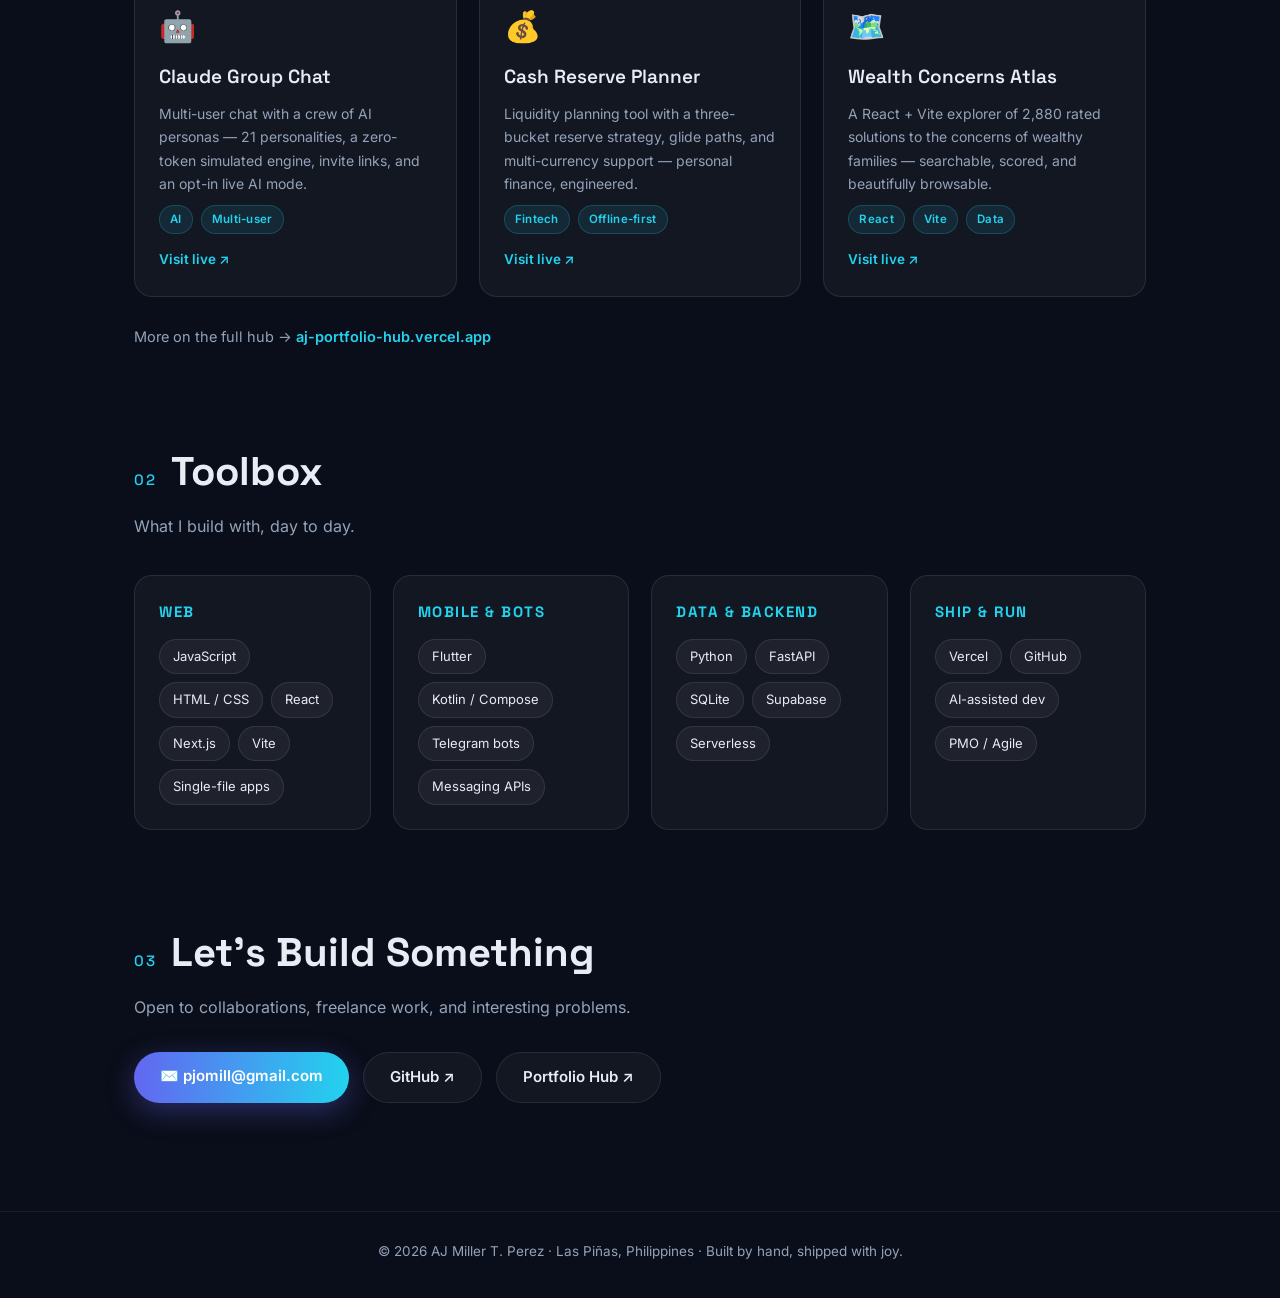
==== commit 15893509: "fix(a11y): keep portfolio content visible without observer and add skip navigation" ====
--- a/index.html
+++ b/index.html
@@ -14,10 +14,11 @@
 	<link rel="stylesheet" href="assets/styles/style.css">
 <meta name="offline-limits" content="Saved pages and local tools work offline. External links and live services need internet."><link rel="manifest" href="manifest.webmanifest"><script data-offline-client src="offline-client.js" defer></script></head>
 <body>
+	<a class="skip-link" href="#main-content">Skip to main content</a>
 	<div class="aurora" aria-hidden="true"></div>
 	<div class="grain" aria-hidden="true"></div>
 
-	<nav class="nav">
+	<nav class="nav" aria-label="Main navigation">
 		<a class="nav-logo" href="#top">MP<span class="dot">.</span></a>
 		<div class="nav-links">
 			<a href="#projects">Projects</a>
@@ -50,7 +51,7 @@
 		</div>
 	</header>
 
-	<main>
+	<main id="main-content" tabindex="-1">
 		<section class="section reveal" id="projects">
 			<h2 class="section-title"><span class="section-index">01</span> Selected Projects</h2>
 			<p class="section-sub">A few of the live things I&rsquo;ve built and shipped.</p>
@@ -141,10 +142,15 @@
 
 	<script>
 		document.getElementById('year').textContent = new Date().getFullYear();
-		const io = new IntersectionObserver((entries) => {
-			entries.forEach(e => { if (e.isIntersecting) { e.target.classList.add('visible'); io.unobserve(e.target); } });
-		}, { threshold: 0.12 });
-		document.querySelectorAll('.reveal, .card').forEach(el => io.observe(el));
+		// Keep all content visible with JavaScript disabled, reduced motion, or no observer support.
+		if ('IntersectionObserver' in window &&
+			(!window.matchMedia || !window.matchMedia('(prefers-reduced-motion: reduce)').matches)) {
+			document.documentElement.classList.add('js-reveal');
+			const io = new IntersectionObserver((entries) => {
+				entries.forEach(e => { if (e.isIntersecting) { e.target.classList.add('visible'); io.unobserve(e.target); } });
+			}, { threshold: 0.12 });
+			document.querySelectorAll('.reveal, .card').forEach(el => io.observe(el));
+		}
 	</script>
 </body>
 </html>
